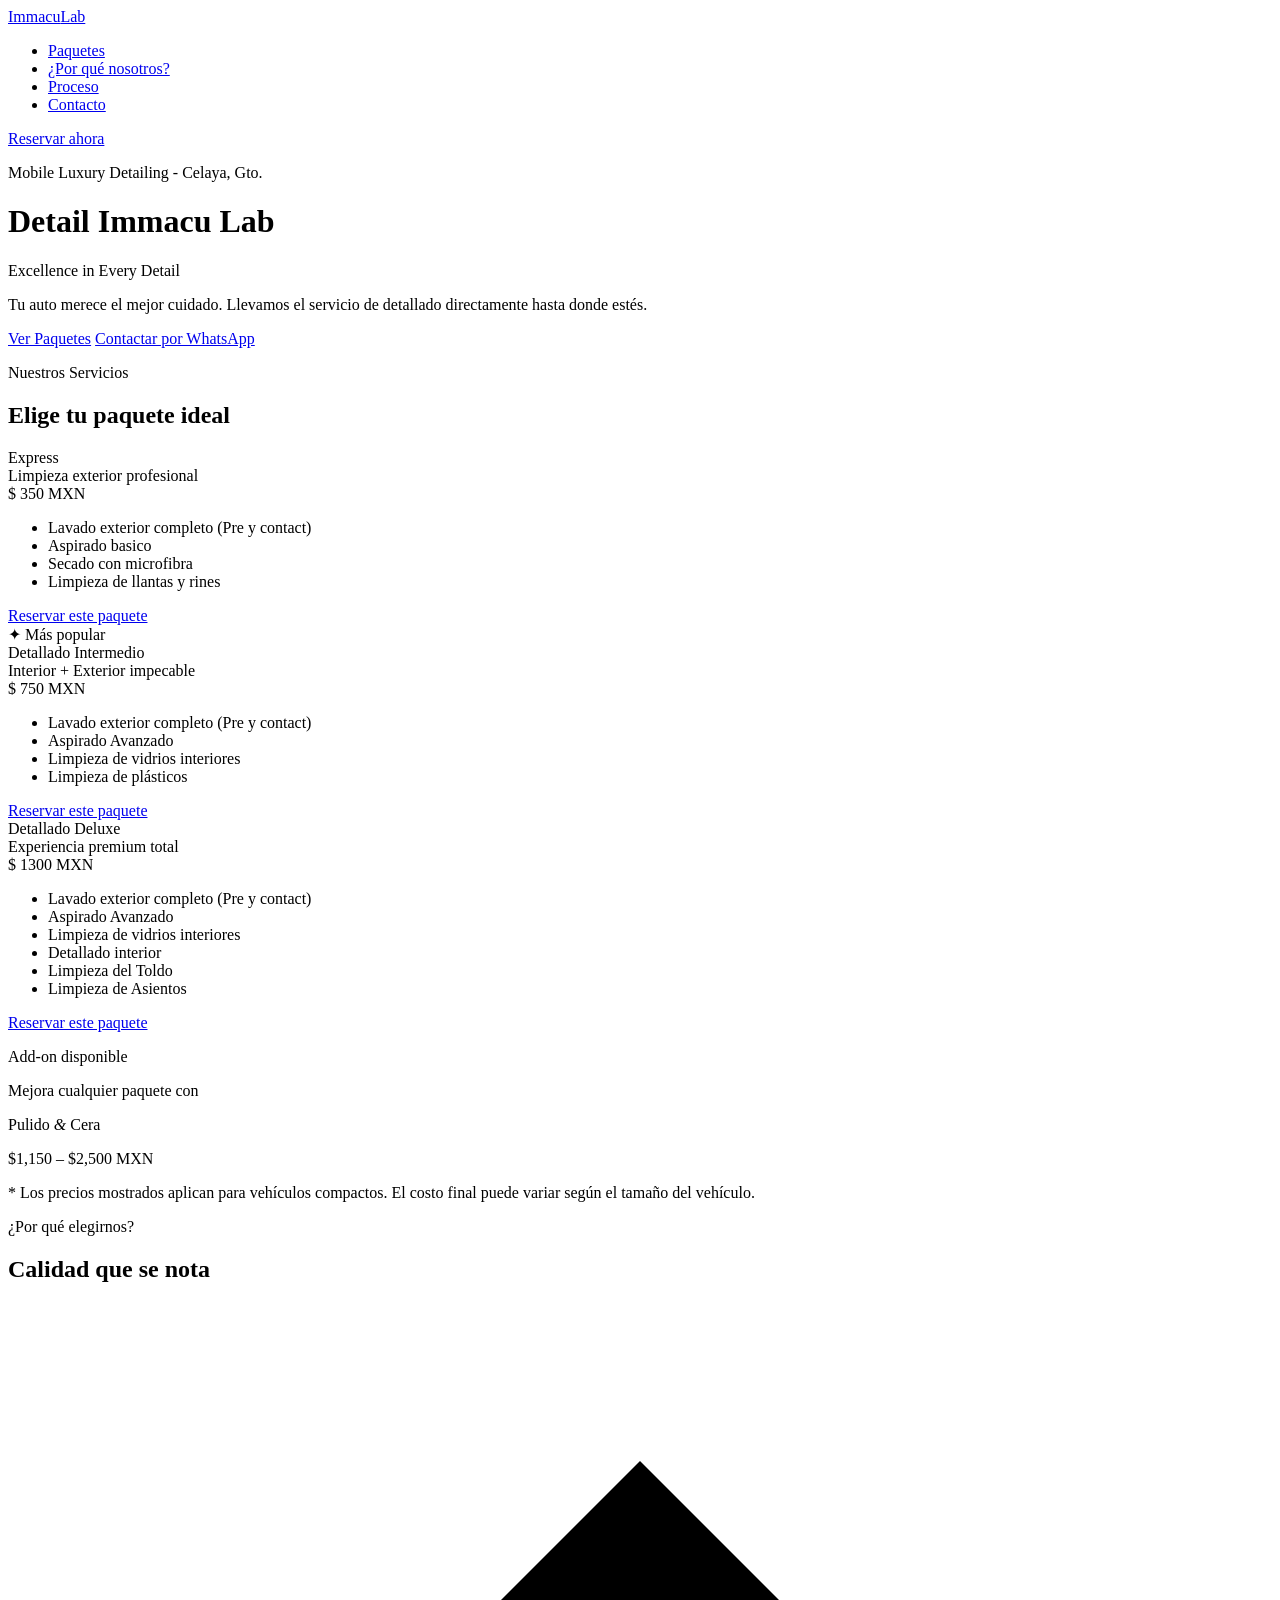
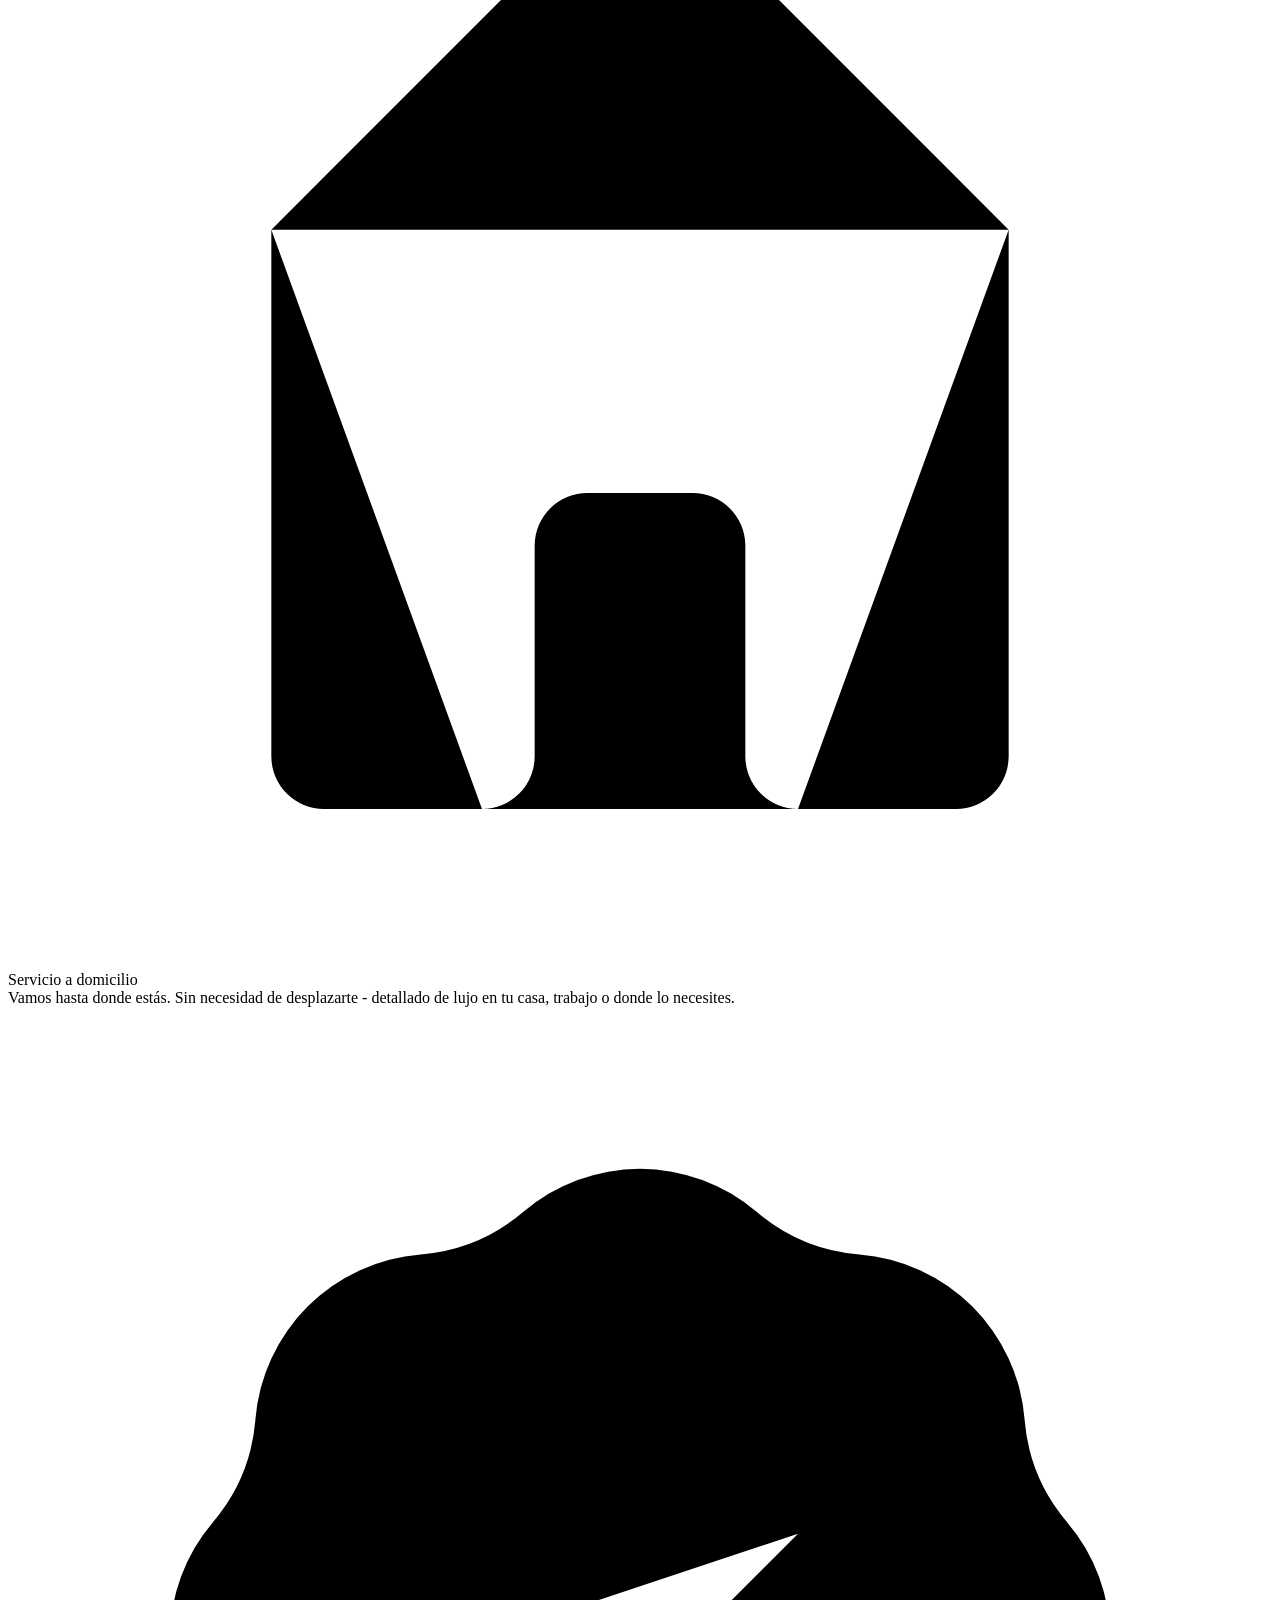
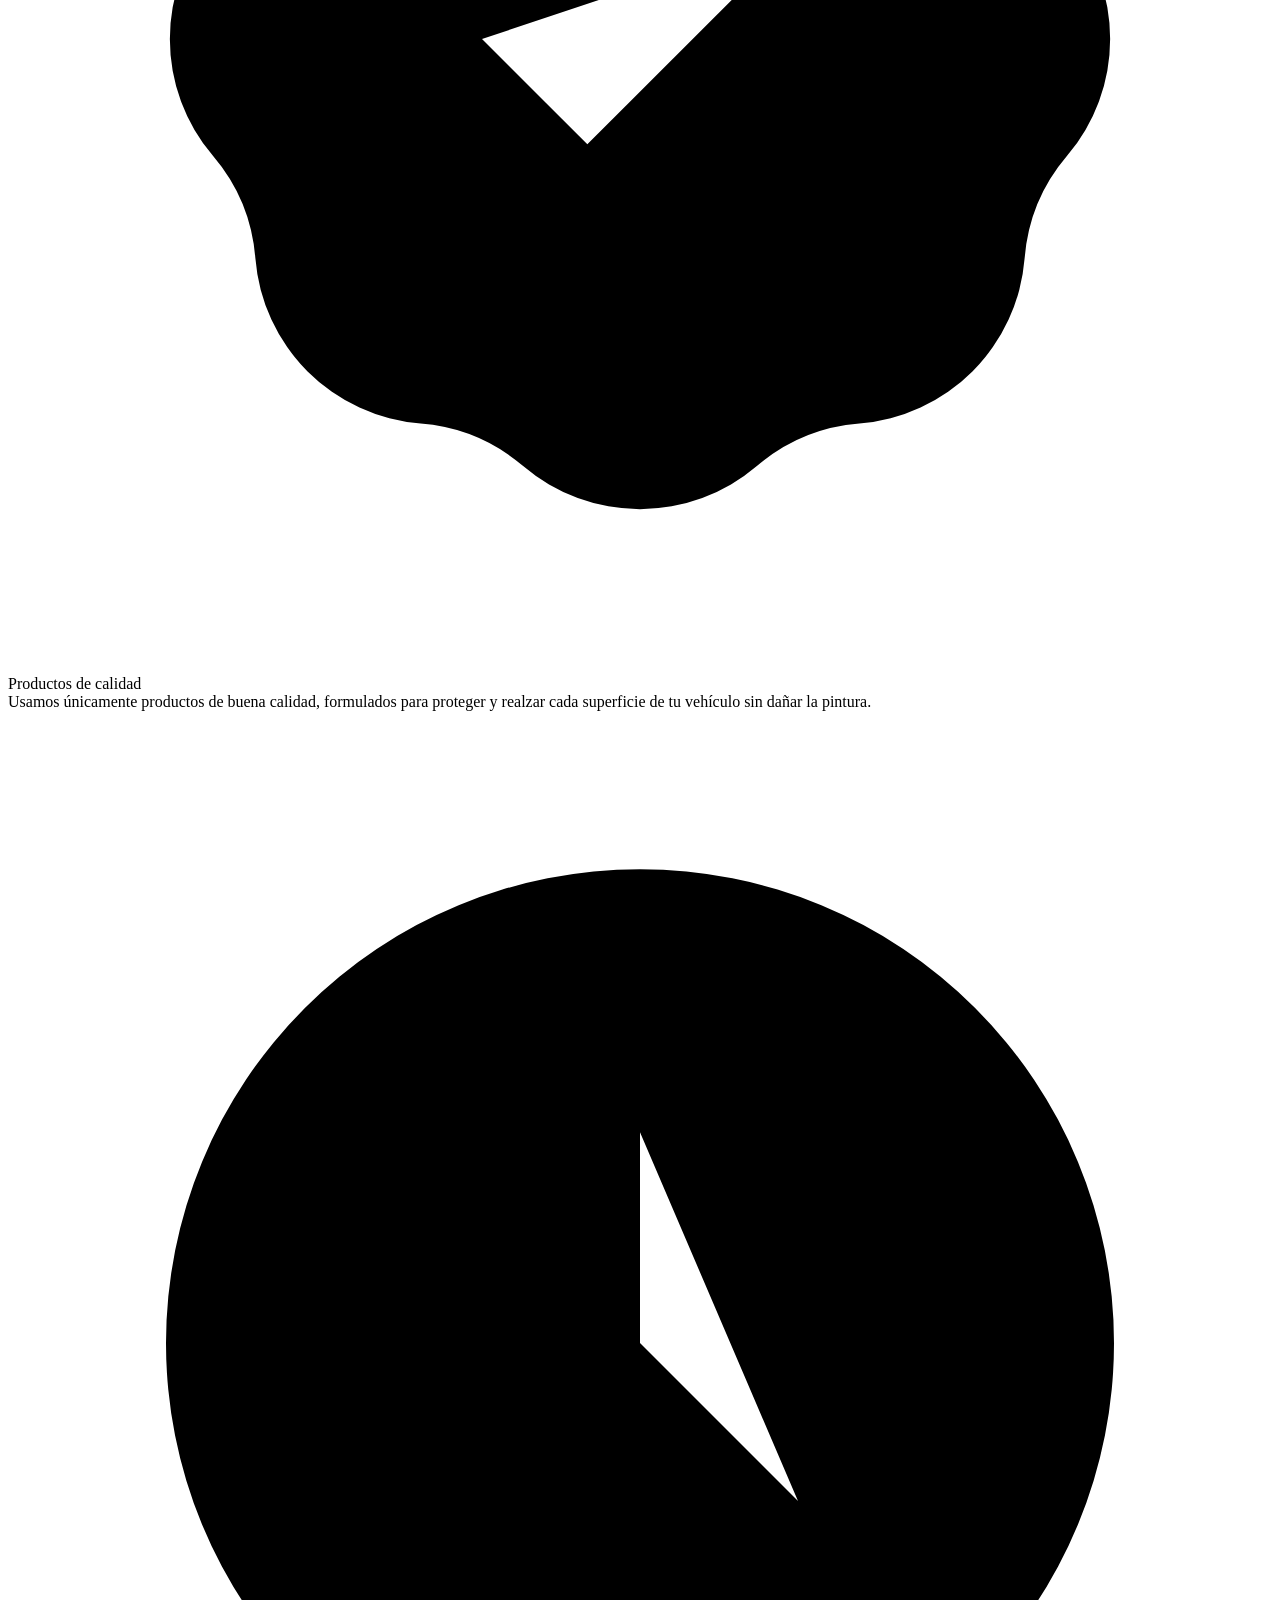
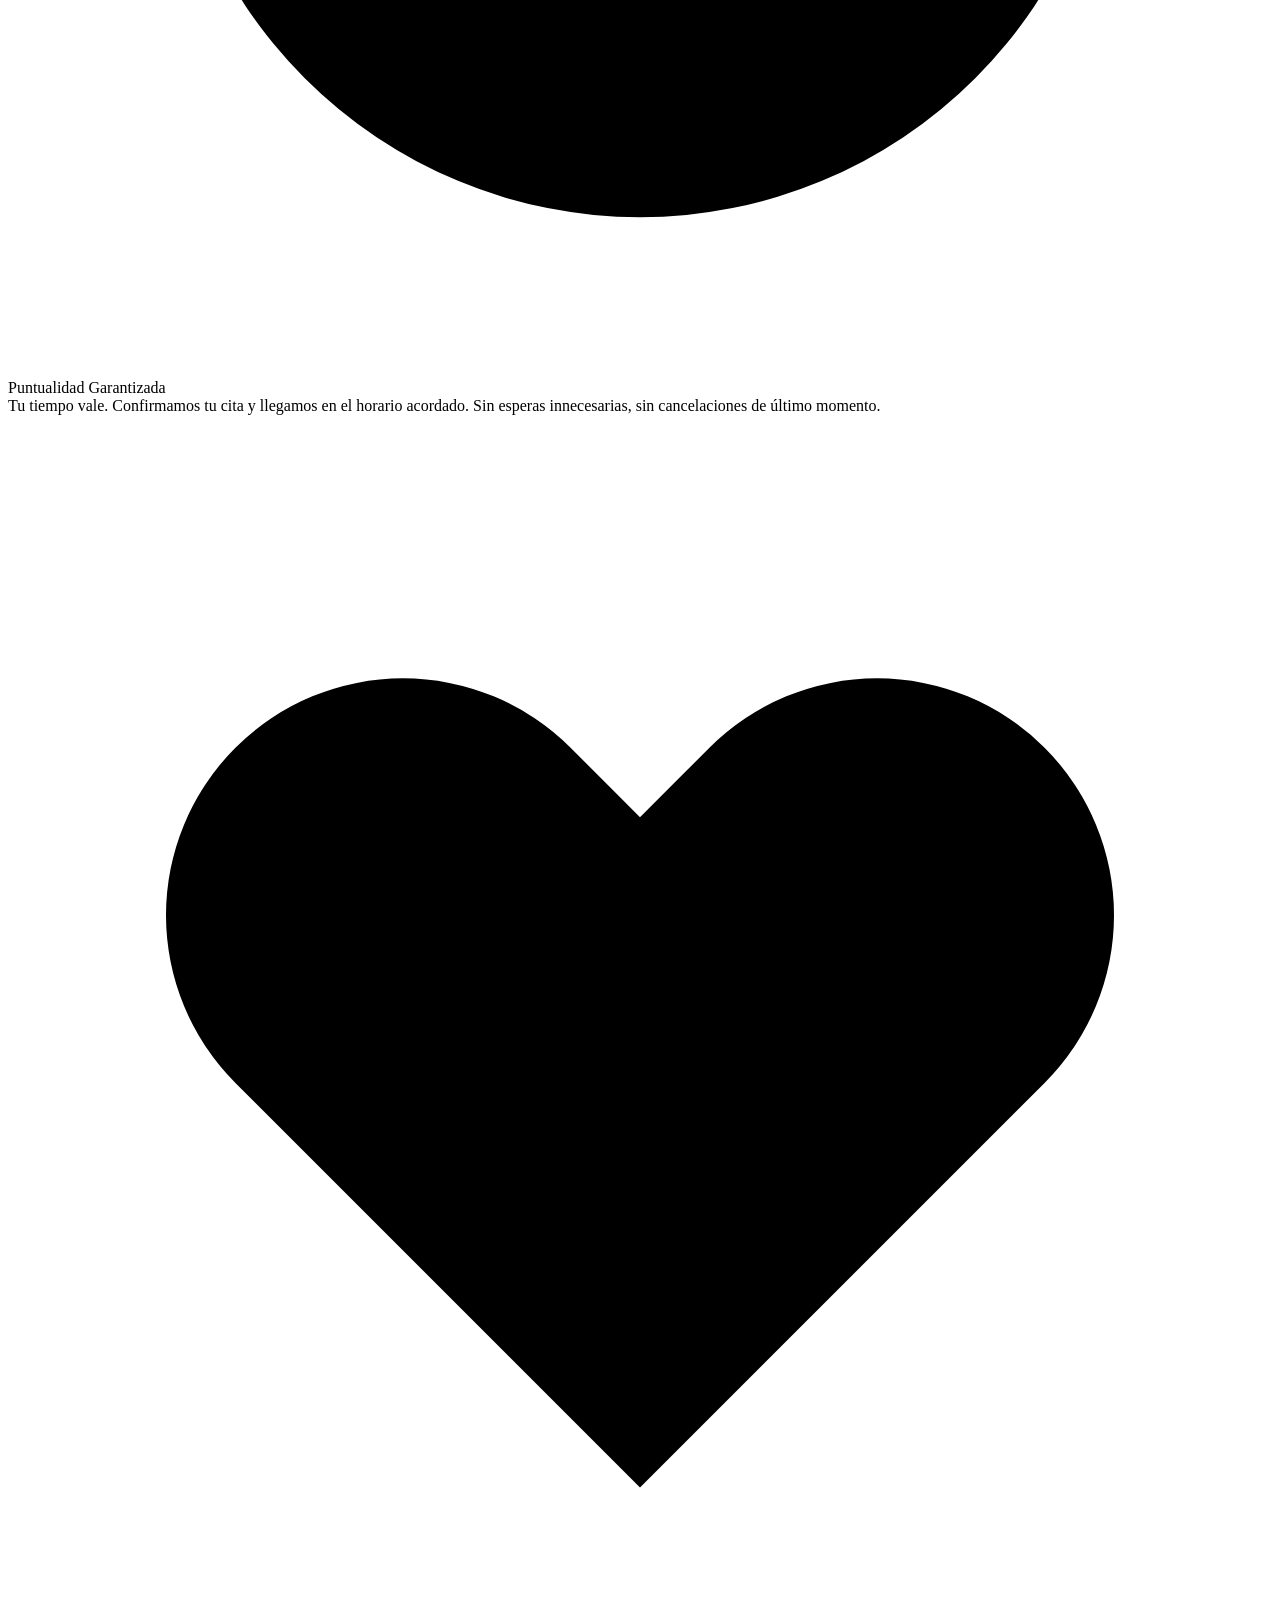
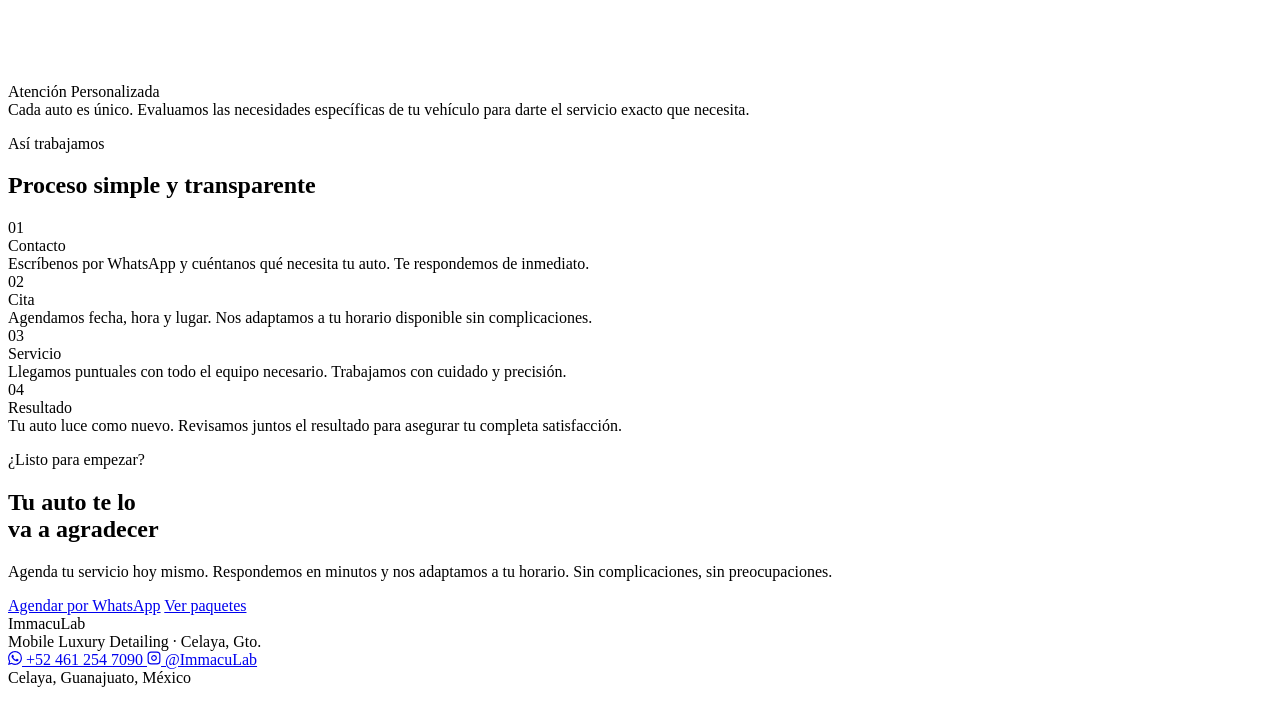
==== index.html @ 601cfc3e "index.html" ====
<!DOCTYPE html>
<html lang="es">
<head>
<meta charset="UTF-8">
<meta name="viewport" content="width=device-width, initial-scale=1.0">
<title>ImmacuLab - Mobile Luxury Detailing</title>
<link rel="preconnect" href="https://fonts.googleapis.com">
<link href="https://fonts.googleapis.com/css2?family=Cormorant+Garamond:wght@300;400;600;700&family=Montserrat:wght@300;400;500;600;700&display=swap" rel="stylesheet">
<link rel="stylesheet" href="Estilos.css">
</head>
<body>

<!-- NAV -->
<nav>
  <a href="#" class="nav-logo">Immacu<span>Lab</span></a>
  <ul class="nav-links">
    <li><a href="#paquetes">Paquetes</a></li>
    <li><a href="#nosotros">¿Por qué nosotros?</a></li>
    <li><a href="#proceso">Proceso</a></li>
    <li><a href="#contacto">Contacto</a></li>
  </ul>
  <a href="https://wa.me/524612547090" class="nav-cta">Reservar ahora</a>
</nav>

<!-- HERO -->
<div class="hero">
  <div class="hero-bg"></div>
  <div class="hero-lines"></div>
  <div class="hero-content">
    <p class="hero-label">Mobile Luxury Detailing - Celaya, Gto.</p>
    <h1 class="hero-title">
      Detail
      <span>Immacu Lab</span>
    </h1>
    <p class="hero-subtitle">Excellence in Every Detail</p>
    <p class="hero-desc">
      Tu auto merece el mejor cuidado. Llevamos el servicio de detallado directamente hasta donde estés.
    </p>
    <div class="hero-buttons">
      <a href="#paquetes" class="btn-primary">Ver Paquetes</a>
      <a href="https://wa.me/524612547090" class="btn-secondary">Contactar por WhatsApp</a>
    </div>
  </div>
  <div class="scroll-hint">
    <div class="scroll-line"></div>
  </div>
</div>

<!-- PACKAGES -->
<div id="paquetes">
  <div class="inner">
    <div class="section-header">
      <p class="section-tag">Nuestros Servicios</p>
      <h2 class="section-title">Elige tu <strong>paquete ideal</strong></h2>
      <div class="section-divider"></div>
    </div>
    <div class="packages-grid">

      <!-- Básico -->
      <div class="package-card">
        <div class="package-name">Express</div>
        <div class="package-tagline">Limpieza exterior profesional</div>
        <div class="package-price">
          <span class="price-currency">$</span>
          <span class="price-amount">350</span>
          <span class="price-unit">MXN</span>
        </div>
        <div class="package-divider"></div>
        <ul class="package-features">
          <li><span class="feature-dot"></span>Lavado exterior completo (Pre y contact)</li>
          <li><span class="feature-dot"></span>Aspirado basico</li>
          <li><span class="feature-dot"></span>Secado con microfibra</li>
          <li><span class="feature-dot"></span>Limpieza de llantas y rines</li>
        </ul>
        <a href="https://wa.me/524612547090?text=Hola,%20quiero%20el%20Paquete%20Express" class="package-cta">Reservar este paquete</a>
      </div>

      <!-- Completo -->
      <div class="package-card featured">
        <div class="package-badge">✦ Más popular</div>
        <div class="package-name">Detallado Intermedio</div>
        <div class="package-tagline">Interior + Exterior impecable</div>
        <div class="package-price">
          <span class="price-currency">$</span>
          <span class="price-amount">750</span>
          <span class="price-unit">MXN</span>
        </div>
        <div class="package-divider"></div>
        <ul class="package-features">
          <li><span class="feature-dot"></span>Lavado exterior completo (Pre y contact)</li>
          <li><span class="feature-dot"></span>Aspirado Avanzado</li>
          <li><span class="feature-dot"></span>Limpieza de vidrios interiores</li>
          <li><span class="feature-dot"></span>Limpieza de plásticos</li>
        </ul>
        <a href="https://wa.me/524612547090?text=Hola,%20quiero%20el%20Paquete%20Detallado%20Intermedio" class="package-cta">Reservar este paquete</a>
      </div>

      <!-- Detallado Completo -->
      <div class="package-card">
        <div class="package-name">Detallado Deluxe</div>
        <div class="package-tagline">Experiencia premium total</div>
        <div class="package-price">
          <span class="price-currency">$</span>
          <span class="price-amount">1300</span>
          <span class="price-unit">MXN</span>
        </div>
        <div class="package-divider"></div>
        <ul class="package-features">
          <li><span class="feature-dot"></span>Lavado exterior completo (Pre y contact)</li>
          <li><span class="feature-dot"></span>Aspirado Avanzado</li>
          <li><span class="feature-dot"></span>Limpieza de vidrios interiores</li>
          <li><span class="feature-dot"></span>Detallado interior</li>
          <li><span class="feature-dot"></span>Limpieza del Toldo</li>
          <li><span class="feature-dot"></span>Limpieza de Asientos</li>
        </ul>
        <a href="https://wa.me/524612547090?text=Hola,%20quiero%20el%20Paquete%20Detallado%20Deluxe" class="package-cta">Reservar este paquete</a>
      </div>

            <!-- Extra encerado y pulido -->
      <div class="packages-extra-note">
  <div class="extra-inner">
    <div class="extra-lines">
      <span></span><span></span>
    </div>
    <div class="extra-content">
      <p class="extra-tag">Add-on disponible</p>
      <p class="extra-text">Mejora cualquier paquete con</p>
      <p class="extra-highlight">Pulido <em>&</em> Cera</p>
      <p class="extra-price">$1,150 – $2,500 <span>MXN</span></p>
    </div>
    <p class="packages-disclaimer">
  * Los precios mostrados aplican para vehículos compactos. El costo final puede variar según el tamaño del vehículo.
</p>
    <div class="extra-lines">
      <span></span><span></span>
    </div>
  </div>
</div>

    </div>
  </div>
</div>

<!-- WHY US -->
<section id="nosotros">
  <div class="section-header">
    <p class="section-tag">¿Por qué elegirnos?</p>
    <h2 class="section-title">Calidad que <strong>se nota</strong></h2>
    <div class="section-divider"></div>
  </div>
  <div class="features-grid">
    <div class="feature-item">
      <div class="feature-icon">
        <svg viewBox="0 0 24 24"><path d="M3 12l2-2m0 0l7-7 7 7M5 10v10a1 1 0 001 1h3m10-11l2 2m-2-2v10a1 1 0 01-1 1h-3m-6 0a1 1 0 001-1v-4a1 1 0 011-1h2a1 1 0 011 1v4a1 1 0 001 1m-6 0h6"/></svg>
      </div>
      <div class="feature-title">Servicio a domicilio</div>
      <div class="feature-desc">Vamos hasta donde estás. Sin necesidad de desplazarte - detallado de lujo en tu casa, trabajo o donde lo necesites.</div>
    </div>
    <div class="feature-item">
      <div class="feature-icon">
        <svg viewBox="0 0 24 24"><path d="M9 12l2 2 4-4M7.835 4.697a3.42 3.42 0 001.946-.806 3.42 3.42 0 014.438 0 3.42 3.42 0 001.946.806 3.42 3.42 0 013.138 3.138 3.42 3.42 0 00.806 1.946 3.42 3.42 0 010 4.438 3.42 3.42 0 00-.806 1.946 3.42 3.42 0 01-3.138 3.138 3.42 3.42 0 00-1.946.806 3.42 3.42 0 01-4.438 0 3.42 3.42 0 00-1.946-.806 3.42 3.42 0 01-3.138-3.138 3.42 3.42 0 00-.806-1.946 3.42 3.42 0 010-4.438 3.42 3.42 0 00.806-1.946 3.42 3.42 0 013.138-3.138z"/></svg>
      </div>
      <div class="feature-title">Productos de calidad</div>
      <div class="feature-desc">Usamos únicamente productos de buena calidad, formulados para proteger y realzar cada superficie de tu vehículo sin dañar la pintura.</div>
    </div>
    <div class="feature-item">
      <div class="feature-icon">
        <svg viewBox="0 0 24 24"><path d="M12 8v4l3 3m6-3a9 9 0 11-18 0 9 9 0 0118 0z"/></svg>
      </div>
      <div class="feature-title">Puntualidad Garantizada</div>
      <div class="feature-desc">Tu tiempo vale. Confirmamos tu cita y llegamos en el horario acordado. Sin esperas innecesarias, sin cancelaciones de último momento.</div>
    </div>
    <div class="feature-item">
      <div class="feature-icon">
        <svg viewBox="0 0 24 24"><path d="M4.318 6.318a4.5 4.5 0 000 6.364L12 20.364l7.682-7.682a4.5 4.5 0 00-6.364-6.364L12 7.636l-1.318-1.318a4.5 4.5 0 00-6.364 0z"/></svg>
      </div>
      <div class="feature-title">Atención Personalizada</div>
      <div class="feature-desc">Cada auto es único. Evaluamos las necesidades específicas de tu vehículo para darte el servicio exacto que necesita.</div>
    </div>
  </div>
</section>

<!-- PROCESS -->
<div id="proceso">
  <div class="inner">
    <div class="section-header">
      <p class="section-tag">Así trabajamos</p>
      <h2 class="section-title">Proceso <strong>simple y transparente</strong></h2>
      <div class="section-divider"></div>
    </div>
    <div class="process-steps">
      <div class="step">
        <div class="step-number"><span>01</span></div>
        <div class="step-title">Contacto</div>
        <div class="step-desc">Escríbenos por WhatsApp y cuéntanos qué necesita tu auto. Te respondemos de inmediato.</div>
      </div>
      <div class="step">
        <div class="step-number"><span>02</span></div>
        <div class="step-title">Cita</div>
        <div class="step-desc">Agendamos fecha, hora y lugar. Nos adaptamos a tu horario disponible sin complicaciones.</div>
      </div>
      <div class="step">
        <div class="step-number"><span>03</span></div>
        <div class="step-title">Servicio</div>
        <div class="step-desc">Llegamos puntuales con todo el equipo necesario. Trabajamos con cuidado y precisión.</div>
      </div>
      <div class="step">
        <div class="step-number"><span>04</span></div>
        <div class="step-title">Resultado</div>
        <div class="step-desc">Tu auto luce como nuevo. Revisamos juntos el resultado para asegurar tu completa satisfacción.</div>
      </div>
    </div>
  </div>
</div>

<!-- CTA -->
<div class="cta-section" id="contacto">
  <div class="inner">
    <p class="section-tag">¿Listo para empezar?</p>
    <h2 class="cta-title">Tu auto te lo<br><strong>va a agradecer</strong></h2>
    <p class="cta-desc">Agenda tu servicio hoy mismo. Respondemos en minutos y nos adaptamos a tu horario. Sin complicaciones, sin preocupaciones.</p>
    <div class="hero-buttons">
      <a href="https://wa.me/524612547090?text=Hola,%20quiero%20agendar%20un%20servicio%20de%20ImmaculaLab" class="btn-primary">Agendar por WhatsApp</a>
      <a href="#paquetes" class="btn-secondary">Ver paquetes</a>
    </div>
  </div>
</div>

<!-- FOOTER -->
<footer>
  <div class="footer-inner">
    <div>
      <div class="footer-brand">Immacu<span>Lab</span></div>
      <div class="footer-tagline">Mobile Luxury Detailing · Celaya, Gto.</div>
    </div>
    <div class="footer-links">
      <a href="https://wa.me/524612547090">
        <svg width="14" height="14" viewBox="0 0 24 24" fill="currentColor"><path d="M17.472 14.382c-.297-.149-1.758-.867-2.03-.967-.273-.099-.471-.148-.67.15-.197.297-.767.966-.94 1.164-.173.199-.347.223-.644.075-.297-.15-1.255-.463-2.39-1.475-.883-.788-1.48-1.761-1.653-2.059-.173-.297-.018-.458.13-.606.134-.133.298-.347.446-.52.149-.174.198-.298.298-.497.099-.198.05-.371-.025-.52-.075-.149-.669-1.612-.916-2.207-.242-.579-.487-.5-.669-.51-.173-.008-.371-.01-.57-.01-.198 0-.52.074-.792.372-.272.297-1.04 1.016-1.04 2.479 0 1.462 1.065 2.875 1.213 3.074.149.198 2.096 3.2 5.077 4.487.709.306 1.262.489 1.694.625.712.227 1.36.195 1.871.118.571-.085 1.758-.719 2.006-1.413.248-.694.248-1.289.173-1.413-.074-.124-.272-.198-.57-.347m-5.421 7.403h-.004a9.87 9.87 0 01-5.031-1.378l-.361-.214-3.741.982.998-3.648-.235-.374a9.86 9.86 0 01-1.51-5.26c.001-5.45 4.436-9.884 9.888-9.884 2.64 0 5.122 1.03 6.988 2.898a9.825 9.825 0 012.893 6.994c-.003 5.45-4.437 9.884-9.885 9.884m8.413-18.297A11.815 11.815 0 0012.05 0C5.495 0 .16 5.335.157 11.892c0 2.096.547 4.142 1.588 5.945L.057 24l6.305-1.654a11.882 11.882 0 005.683 1.448h.005c6.554 0 11.89-5.335 11.893-11.893a11.821 11.821 0 00-3.48-8.413Z"/></svg>
        +52 461 254 7090
      </a>
      <a href="https://instagram.com/ayzkleo">
        <svg width="14" height="14" viewBox="0 0 24 24" fill="none" stroke="currentColor" stroke-width="2"><rect x="2" y="2" width="20" height="20" rx="5" ry="5"/><path d="M16 11.37A4 4 0 1112.63 8 4 4 0 0116 11.37z"/><line x1="17.5" y1="6.5" x2="17.51" y2="6.5"/></svg>
        @ImmacuLab
      </a>
    </div>
  </div>
  <div class="footer-bottom">
    <div class="footer-copy">Celaya, Guanajuato, México</div>
  </div>
</footer>

<!-- WHATSAPP FLOAT -->
<a href="https://wa.me/524612547090?text=Hola,%20quiero%20información%20sobre%20ImmaculaLab" class="whatsapp-float" target="_blank" rel="noopener">
  <svg width="28" height="28" viewBox="0 0 24 24" fill="white"><path d="M17.472 14.382c-.297-.149-1.758-.867-2.03-.967-.273-.099-.471-.148-.67.15-.197.297-.767.966-.94 1.164-.173.199-.347.223-.644.075-.297-.15-1.255-.463-2.39-1.475-.883-.788-1.48-1.761-1.653-2.059-.173-.297-.018-.458.13-.606.134-.133.298-.347.446-.52.149-.174.198-.298.298-.497.099-.198.05-.371-.025-.52-.075-.149-.669-1.612-.916-2.207-.242-.579-.487-.5-.669-.51-.173-.008-.371-.01-.57-.01-.198 0-.52.074-.792.372-.272.297-1.04 1.016-1.04 2.479 0 1.462 1.065 2.875 1.213 3.074.149.198 2.096 3.2 5.077 4.487.709.306 1.262.489 1.694.625.712.227 1.36.195 1.871.118.571-.085 1.758-.719 2.006-1.413.248-.694.248-1.289.173-1.413-.074-.124-.272-.198-.57-.347m-5.421 7.403h-.004a9.87 9.87 0 01-5.031-1.378l-.361-.214-3.741.982.998-3.648-.235-.374a9.86 9.86 0 01-1.51-5.26c.001-5.45 4.436-9.884 9.888-9.884 2.64 0 5.122 1.03 6.988 2.898a9.825 9.825 0 012.893 6.994c-.003 5.45-4.437 9.884-9.885 9.884m8.413-18.297A11.815 11.815 0 0012.05 0C5.495 0 .16 5.335.157 11.892c0 2.096.547 4.142 1.588 5.945L.057 24l6.305-1.654a11.882 11.882 0 005.683 1.448h.005c6.554 0 11.89-5.335 11.893-11.893a11.821 11.821 0 00-3.48-8.413Z"/></svg>
</a>

<script src="Script.js"></script>
</body>
</html>
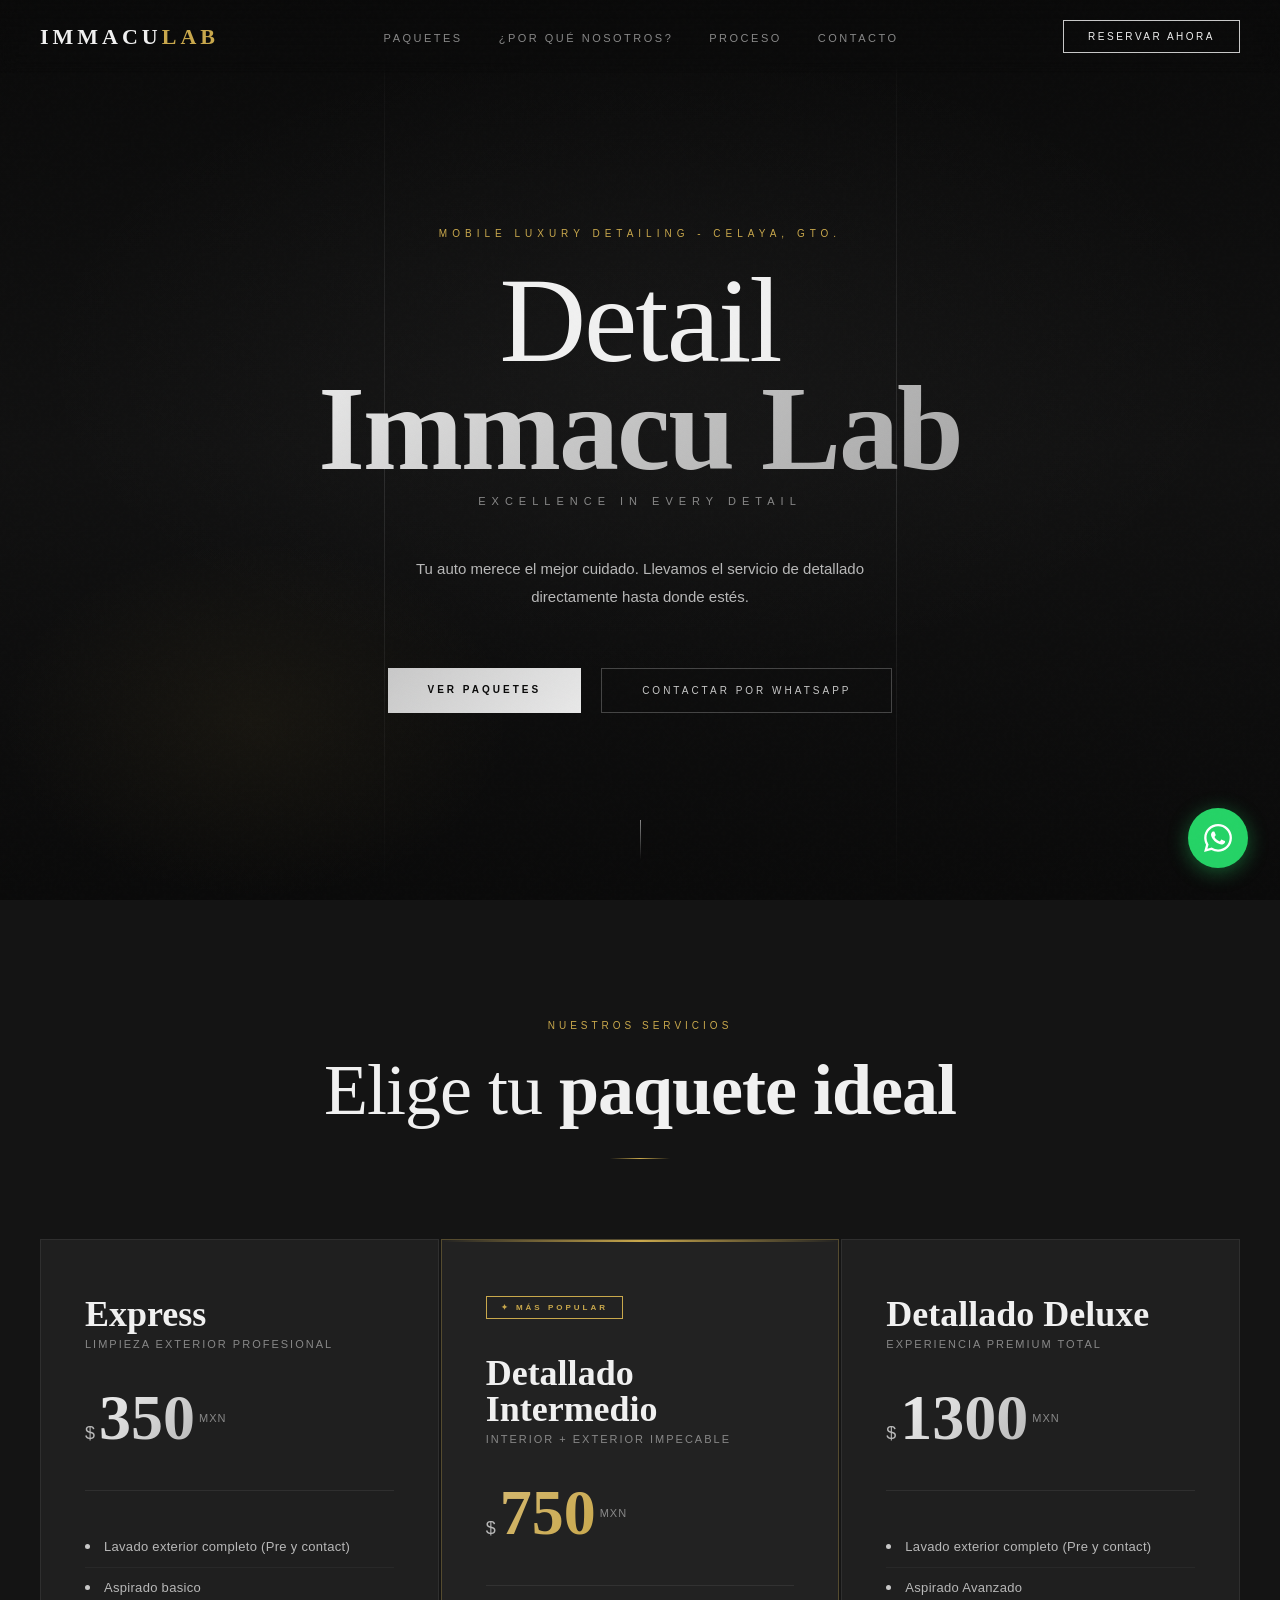
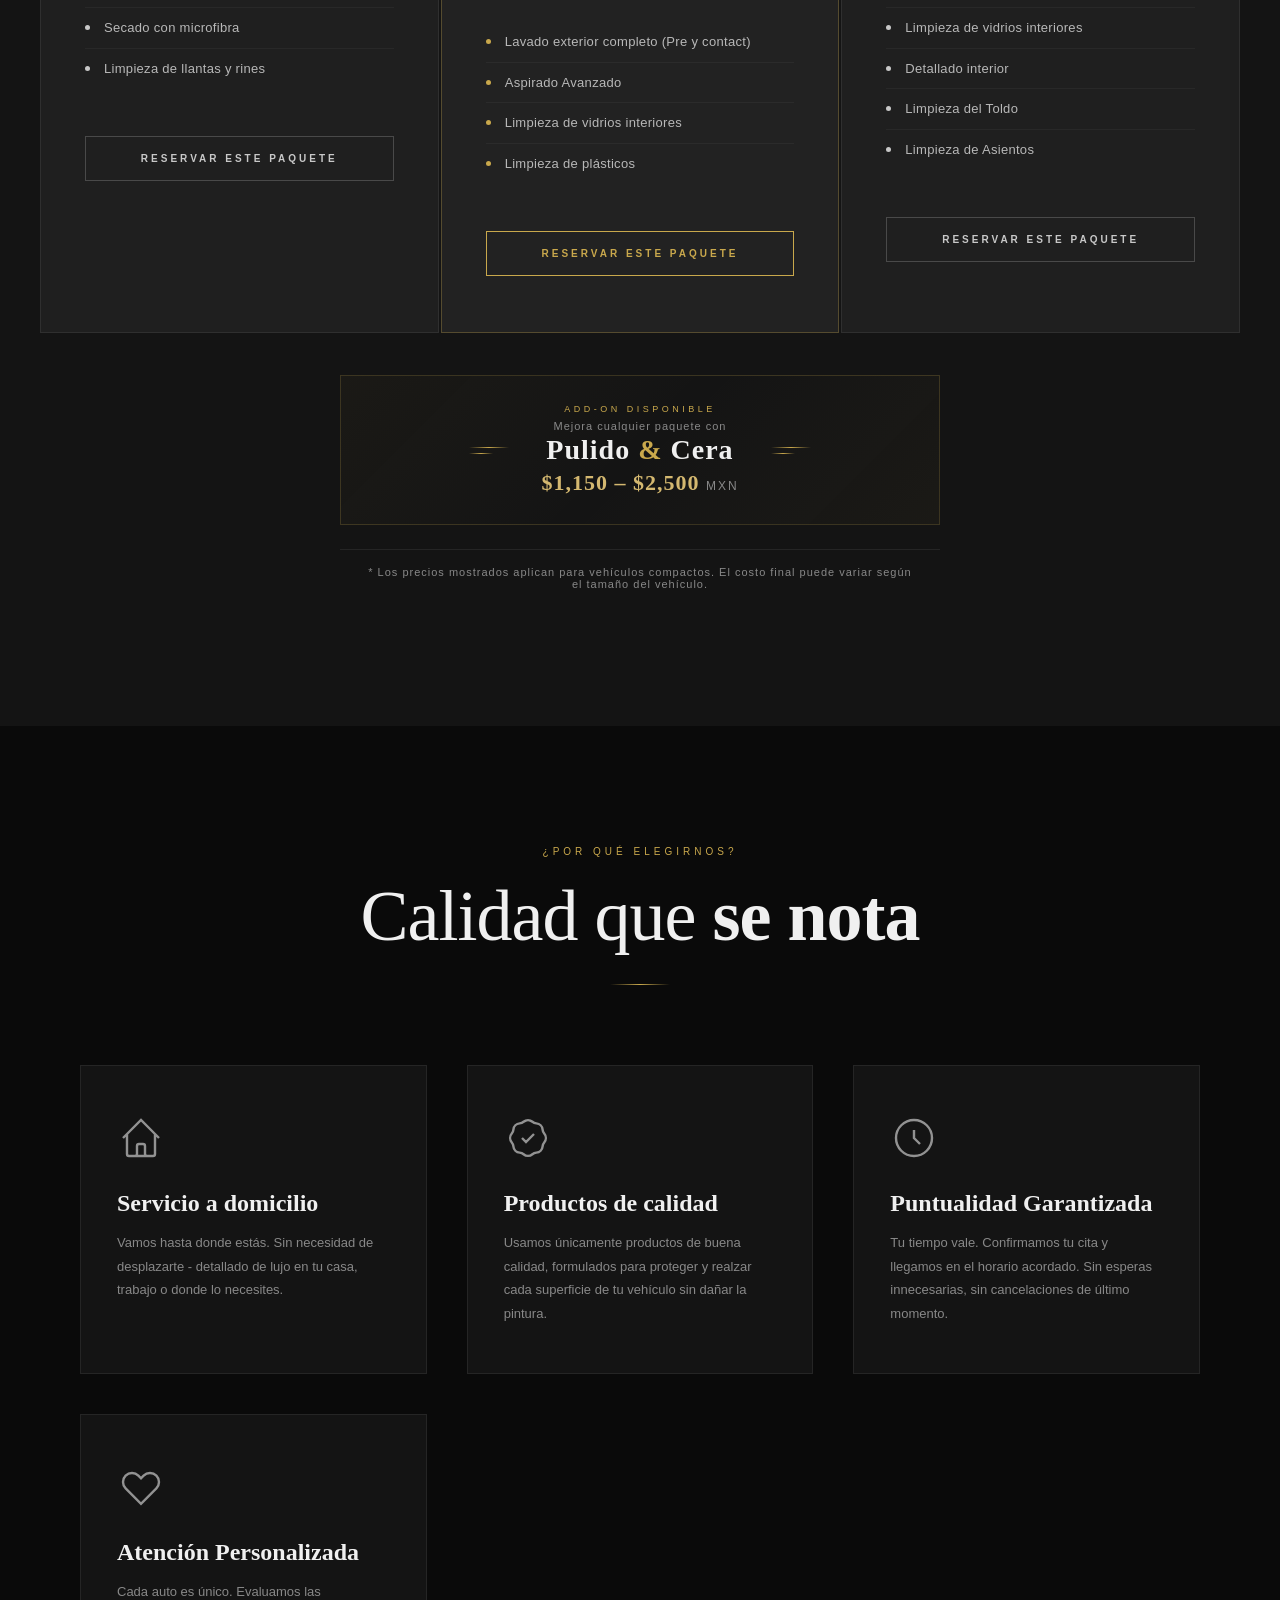
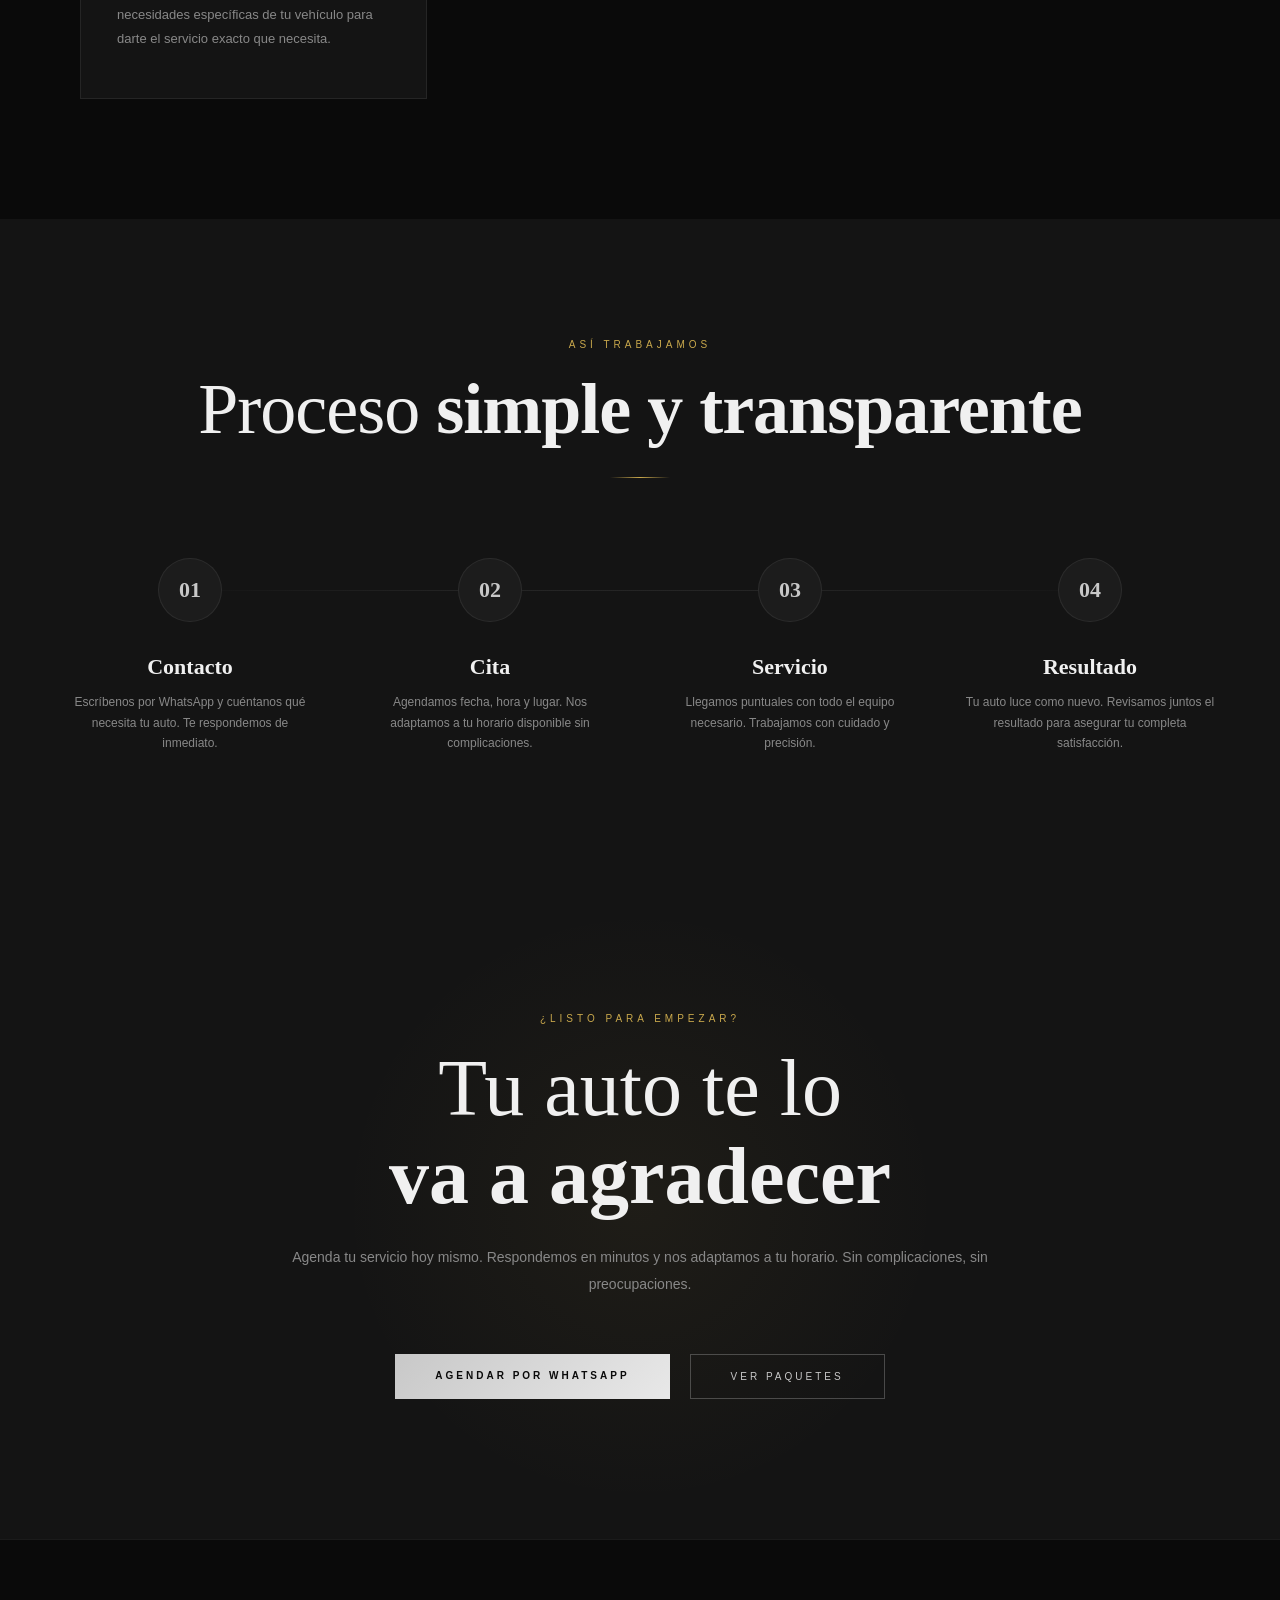
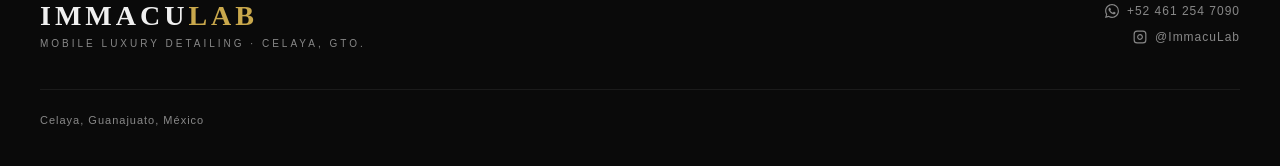
==== commit 4ec5fe06: "Update index.html" ====
--- a/index.html
+++ b/index.html
@@ -116,26 +116,27 @@
         <a href="https://wa.me/524612547090?text=Hola,%20quiero%20el%20Paquete%20Detallado%20Deluxe" class="package-cta">Reservar este paquete</a>
       </div>
 
-            <!-- Extra encerado y pulido -->
+      <!-- Extra encerado y pulido -->
       <div class="packages-extra-note">
-  <div class="extra-inner">
-    <div class="extra-lines">
-      <span></span><span></span>
-    </div>
-    <div class="extra-content">
-      <p class="extra-tag">Add-on disponible</p>
-      <p class="extra-text">Mejora cualquier paquete con</p>
-      <p class="extra-highlight">Pulido <em>&</em> Cera</p>
-      <p class="extra-price">$1,150 – $2,500 <span>MXN</span></p>
-    </div>
-    <p class="packages-disclaimer">
-  * Los precios mostrados aplican para vehículos compactos. El costo final puede variar según el tamaño del vehículo.
-</p>
-    <div class="extra-lines">
-      <span></span><span></span>
-    </div>
-  </div>
-</div>
+        <div class="extra-inner">
+          <div class="extra-lines">
+            <span></span><span></span>
+          </div>
+          <div class="extra-content">
+            <p class="extra-tag">Add-on disponible</p>
+            <p class="extra-text">Mejora cualquier paquete con</p>
+            <p class="extra-highlight">Pulido <em>&</em> Cera</p>
+            <p class="extra-price">$1,150 – $2,500 <span>MXN</span></p>
+          </div>
+          <div class="extra-lines">
+            <span></span><span></span>
+          </div>
+        </div>
+        <!-- DISCLAIMER movido fuera del extra-inner -->
+        <p class="packages-disclaimer">
+          * Los precios mostrados aplican para vehículos compactos. El costo final puede variar según el tamaño del vehículo.
+        </p>
+      </div>
 
     </div>
   </div>
--- a/Estilos.css
+++ b/Estilos.css
@@ -0,0 +1,1199 @@
+:root {
+    --black: #0a0a0a;
+    --charcoal: #141414;
+    --dark: #1c1c1c;
+    --card: #1f1f1f;
+    --border: rgba(255,255,255,0.07);
+    --silver: #c8c8c8;
+    --silver-light: #e8e8e8;
+    --silver-bright: #f0f0f0;
+    --accent: #b8b8b8;
+    --gold: #c9a84c;
+    --gold-soft: #d4b870;
+    --text: #e0e0e0;
+    --text-dim: #888;
+    --white: #ffffff;
+  }
+
+  * { margin: 0; padding: 0; box-sizing: border-box; }
+
+  html { scroll-behavior: smooth; }
+
+  body {
+    background: var(--black);
+    color: var(--text);
+    font-family: 'Montserrat', sans-serif;
+    overflow-x: hidden;
+  }
+
+  /* NOISE TEXTURE OVERLAY */
+  body::before {
+    content: '';
+    position: fixed;
+    inset: 0;
+    background-image: url("data:image/svg+xml,%3Csvg viewBox='0 0 256 256' xmlns='http://www.w3.org/2000/svg'%3E%3Cfilter id='n'%3E%3CfeTurbulence type='fractalNoise' baseFrequency='0.9' numOctaves='4' stitchTiles='stitch'/%3E%3C/filter%3E%3Crect width='100%25' height='100%25' filter='url(%23n)' opacity='0.04'/%3E%3C/svg%3E");
+    pointer-events: none;
+    z-index: 9999;
+    opacity: 0.35;
+  }
+
+  /* NAV */
+  nav {
+    position: fixed;
+    top: 0; left: 0; right: 0;
+    z-index: 100;
+    padding: 20px 40px;
+    display: flex;
+    justify-content: space-between;
+    align-items: center;
+    background: linear-gradient(to bottom, rgba(10,10,10,0.95), transparent);
+    backdrop-filter: blur(10px);
+    -webkit-backdrop-filter: blur(10px);
+  }
+
+  .nav-logo {
+    font-family: 'Cormorant Garamond', serif;
+    font-size: 22px;
+    font-weight: 700;
+    letter-spacing: 4px;
+    color: var(--silver-bright);
+    text-transform: uppercase;
+    text-decoration: none;
+    flex-shrink: 0;
+  }
+
+  .nav-logo span {
+    color: var(--gold);
+  }
+
+  .nav-links {
+    display: flex;
+    gap: 36px;
+    list-style: none;
+  }
+
+  .nav-links a {
+    color: var(--text-dim);
+    text-decoration: none;
+    font-size: 11px;
+    letter-spacing: 2.5px;
+    text-transform: uppercase;
+    transition: color 0.3s;
+    font-weight: 500;
+  }
+
+  .nav-links a:hover { color: var(--silver-bright); }
+
+  .nav-cta {
+    background: transparent;
+    border: 1px solid var(--silver);
+    color: var(--silver-bright);
+    padding: 10px 24px;
+    font-family: 'Montserrat', sans-serif;
+    font-size: 10px;
+    letter-spacing: 2.5px;
+    text-transform: uppercase;
+    cursor: pointer;
+    transition: all 0.3s;
+    text-decoration: none;
+    white-space: nowrap;
+    flex-shrink: 0;
+  }
+
+  .nav-cta:hover {
+    background: var(--silver-bright);
+    color: var(--black);
+  }
+
+  /* HERO */
+  .hero {
+    min-height: 100vh;
+    display: flex;
+    align-items: center;
+    justify-content: center;
+    position: relative;
+    overflow: hidden;
+    padding: 120px 40px 80px;
+  }
+
+  .hero-bg {
+    position: absolute;
+    inset: 0;
+    background: 
+      radial-gradient(ellipse 80% 60% at 50% 40%, rgba(200,200,200,0.04) 0%, transparent 60%),
+      radial-gradient(ellipse 40% 40% at 20% 80%, rgba(201,168,76,0.06) 0%, transparent 50%),
+      linear-gradient(180deg, #0a0a0a 0%, #111 50%, #0a0a0a 100%);
+  }
+
+  /* Animated shine lines */
+  .hero-lines {
+    position: absolute;
+    inset: 0;
+    overflow: hidden;
+    pointer-events: none;
+  }
+
+  .hero-lines::before,
+  .hero-lines::after {
+    content: '';
+    position: absolute;
+    width: 1px;
+    height: 100%;
+    background: linear-gradient(to bottom, transparent, rgba(200,200,200,0.15), transparent);
+    animation: scanline 6s ease-in-out infinite;
+  }
+
+  .hero-lines::before { left: 30%; animation-delay: 0s; }
+  .hero-lines::after { left: 70%; animation-delay: 3s; }
+
+  @keyframes scanline {
+    0%, 100% { opacity: 0; transform: translateY(-100%); }
+    50% { opacity: 1; }
+    100% { transform: translateY(100%); }
+  }
+
+  .hero-content {
+    position: relative;
+    text-align: center;
+    max-width: 900px;
+    animation: fadeUp 1.2s ease both;
+  }
+
+  @keyframes fadeUp {
+    from { opacity: 0; transform: translateY(40px); }
+    to { opacity: 1; transform: translateY(0); }
+  }
+
+  .hero-label {
+    font-size: 10px;
+    letter-spacing: 5px;
+    text-transform: uppercase;
+    color: var(--gold);
+    margin-bottom: 28px;
+    font-weight: 500;
+    animation: fadeUp 1s 0.2s both;
+  }
+
+  .hero-title {
+    font-family: 'Cormorant Garamond', serif;
+    font-size: clamp(52px, 12vw, 120px);
+    font-weight: 300;
+    line-height: 0.9;
+    letter-spacing: -2px;
+    color: var(--silver-bright);
+    margin-bottom: 12px;
+    animation: fadeUp 1s 0.4s both;
+  }
+
+  .hero-title span {
+    display: block;
+    font-weight: 700;
+    background: linear-gradient(135deg, #e8e8e8 0%, #c8c8c8 40%, #a8a8a8 100%);
+    -webkit-background-clip: text;
+    -webkit-text-fill-color: transparent;
+    background-clip: text;
+  }
+
+  .hero-subtitle {
+    font-size: 11px;
+    letter-spacing: 6px;
+    text-transform: uppercase;
+    color: var(--text-dim);
+    margin-bottom: 48px;
+    animation: fadeUp 1s 0.6s both;
+  }
+
+  .hero-desc {
+    font-size: 15px;
+    color: var(--accent);
+    line-height: 1.9;
+    max-width: 520px;
+    margin: 0 auto 56px;
+    font-weight: 300;
+    animation: fadeUp 1s 0.8s both;
+  }
+
+  .hero-buttons {
+    display: flex;
+    gap: 20px;
+    justify-content: center;
+    flex-wrap: wrap;
+    animation: fadeUp 1s 1s both;
+  }
+
+  .btn-primary {
+    background: linear-gradient(135deg, #c8c8c8, #e8e8e8);
+    color: var(--black);
+    border: none;
+    padding: 16px 40px;
+    font-family: 'Montserrat', sans-serif;
+    font-size: 10px;
+    letter-spacing: 3px;
+    text-transform: uppercase;
+    font-weight: 700;
+    cursor: pointer;
+    transition: all 0.3s;
+    text-decoration: none;
+    display: inline-block;
+  }
+
+  .btn-primary:hover {
+    transform: translateY(-2px);
+    box-shadow: 0 12px 40px rgba(200,200,200,0.25);
+    background: linear-gradient(135deg, #e8e8e8, #ffffff);
+  }
+
+  .btn-secondary {
+    background: transparent;
+    color: var(--silver);
+    border: 1px solid rgba(200,200,200,0.3);
+    padding: 16px 40px;
+    font-family: 'Montserrat', sans-serif;
+    font-size: 10px;
+    letter-spacing: 3px;
+    text-transform: uppercase;
+    font-weight: 500;
+    cursor: pointer;
+    transition: all 0.3s;
+    text-decoration: none;
+    display: inline-block;
+  }
+
+  .btn-secondary:hover {
+    border-color: var(--silver);
+    color: var(--silver-bright);
+    background: rgba(200,200,200,0.05);
+  }
+
+  /* SCROLL INDICATOR */
+  .scroll-hint {
+    position: absolute;
+    bottom: 40px;
+    left: 50%;
+    transform: translateX(-50%);
+    display: flex;
+    flex-direction: column;
+    align-items: center;
+    gap: 8px;
+    animation: fadeUp 1s 1.4s both;
+  }
+
+  .scroll-hint span {
+    font-size: 9px;
+    letter-spacing: 3px;
+    text-transform: uppercase;
+    color: var(--text-dim);
+  }
+
+  .scroll-line {
+    width: 1px;
+    height: 40px;
+    background: linear-gradient(to bottom, var(--text-dim), transparent);
+    animation: scrollPulse 2s ease-in-out infinite;
+  }
+
+  @keyframes scrollPulse {
+    0%, 100% { opacity: 0.3; transform: scaleY(0.7); }
+    50% { opacity: 1; transform: scaleY(1); }
+  }
+
+  /* STATS BAR */
+  .stats {
+    background: var(--charcoal);
+    border-top: 1px solid var(--border);
+    border-bottom: 1px solid var(--border);
+    padding: 40px;
+    display: flex;
+    justify-content: center;
+    gap: 80px;
+    flex-wrap: wrap;
+  }
+
+  .stat-item {
+    text-align: center;
+    opacity: 0;
+    transform: translateY(20px);
+    transition: all 0.6s;
+  }
+
+  .stat-item.visible {
+    opacity: 1;
+    transform: translateY(0);
+  }
+
+  .stat-number {
+    font-family: 'Cormorant Garamond', serif;
+    font-size: 48px;
+    font-weight: 700;
+    color: var(--silver-bright);
+    line-height: 1;
+    background: linear-gradient(135deg, #e8e8e8, #a8a8a8);
+    -webkit-background-clip: text;
+    -webkit-text-fill-color: transparent;
+    background-clip: text;
+  }
+
+  .stat-label {
+    font-size: 9px;
+    letter-spacing: 3px;
+    text-transform: uppercase;
+    color: var(--text-dim);
+    margin-top: 6px;
+  }
+
+  /* SECTION STYLES */
+  section {
+    padding: 120px 40px;
+    max-width: 1200px;
+    margin: 0 auto;
+  }
+
+  .section-header {
+    text-align: center;
+    margin-bottom: 80px;
+  }
+
+  .section-tag {
+    font-size: 10px;
+    letter-spacing: 4px;
+    text-transform: uppercase;
+    color: var(--gold);
+    margin-bottom: 20px;
+    font-weight: 500;
+  }
+
+  .section-title {
+    font-family: 'Cormorant Garamond', serif;
+    font-size: clamp(36px, 6vw, 72px);
+    font-weight: 300;
+    color: var(--silver-bright);
+    line-height: 1.1;
+    letter-spacing: -1px;
+  }
+
+  .section-title strong {
+    font-weight: 700;
+  }
+
+  .section-divider {
+    width: 60px;
+    height: 1px;
+    background: linear-gradient(to right, transparent, var(--gold), transparent);
+    margin: 28px auto 0;
+  }
+
+  /* PACKAGES */
+  #paquetes {
+    padding: 120px 40px;
+    background: var(--charcoal);
+    max-width: 100%;
+  }
+
+  #paquetes .inner {
+    max-width: 1200px;
+    margin: 0 auto;
+  }
+
+  .packages-grid {
+    display: grid;
+    grid-template-columns: repeat(auto-fit, minmax(300px, 1fr));
+    gap: 2px;
+    margin-top: 80px;
+  }
+
+  .package-card {
+    background: var(--card);
+    padding: 56px 44px;
+    position: relative;
+    overflow: hidden;
+    cursor: pointer;
+    transition: all 0.4s;
+    border: 1px solid var(--border);
+    opacity: 0;
+    transform: translateY(30px);
+    transition: opacity 0.6s, transform 0.6s, background 0.4s, border-color 0.4s;
+  }
+
+  .package-card.visible {
+    opacity: 1;
+    transform: translateY(0);
+  }
+
+  .package-card:nth-child(2) { transition-delay: 0.15s; }
+  .package-card:nth-child(3) { transition-delay: 0.3s; }
+
+  .package-card::before {
+    content: '';
+    position: absolute;
+    top: 0; left: 0; right: 0;
+    height: 2px;
+    background: linear-gradient(to right, transparent, rgba(200,200,200,0.3), transparent);
+    transform: scaleX(0);
+    transition: transform 0.4s;
+  }
+
+  .package-card:hover::before { transform: scaleX(1); }
+
+  .package-card:hover {
+    background: #252525;
+    border-color: rgba(200,200,200,0.15);
+  }
+
+  .package-card.featured {
+    background: #222;
+    border-color: rgba(201,168,76,0.3);
+  }
+
+  .package-card.featured::before {
+    background: linear-gradient(to right, transparent, var(--gold), transparent);
+    transform: scaleX(1);
+  }
+
+  .package-card.featured:hover {
+    background: #272727;
+    border-color: rgba(201,168,76,0.5);
+  }
+
+  .package-badge {
+    display: inline-block;
+    font-size: 8px;
+    letter-spacing: 3px;
+    text-transform: uppercase;
+    padding: 6px 14px;
+    border: 1px solid var(--gold);
+    color: var(--gold);
+    margin-bottom: 36px;
+    font-weight: 600;
+  }
+
+  .package-name {
+    font-family: 'Cormorant Garamond', serif;
+    font-size: 36px;
+    font-weight: 700;
+    color: var(--silver-bright);
+    margin-bottom: 6px;
+    line-height: 1;
+  }
+
+  .package-tagline {
+    font-size: 11px;
+    letter-spacing: 2px;
+    text-transform: uppercase;
+    color: var(--text-dim);
+    margin-bottom: 36px;
+  }
+
+  .package-price {
+    margin-bottom: 40px;
+    display: flex;
+    align-items: baseline;
+    gap: 4px;
+  }
+
+  .price-currency {
+    font-size: 18px;
+    color: var(--accent);
+    font-weight: 300;
+  }
+
+  .price-amount {
+    font-family: 'Cormorant Garamond', serif;
+    font-size: 64px;
+    font-weight: 700;
+    color: var(--silver-bright);
+    line-height: 1;
+    background: linear-gradient(135deg, #f0f0f0, #b8b8b8);
+    -webkit-background-clip: text;
+    -webkit-text-fill-color: transparent;
+    background-clip: text;
+  }
+
+  .package-card.featured .price-amount {
+    background: linear-gradient(135deg, var(--gold-soft), var(--gold));
+    -webkit-background-clip: text;
+    -webkit-text-fill-color: transparent;
+    background-clip: text;
+  }
+
+  .price-unit {
+    font-size: 11px;
+    letter-spacing: 1px;
+    color: var(--text-dim);
+    text-transform: uppercase;
+    align-self: center;
+  }
+
+  .package-divider {
+    width: 100%;
+    height: 1px;
+    background: var(--border);
+    margin-bottom: 36px;
+  }
+
+  .package-features {
+    list-style: none;
+    margin-bottom: 48px;
+  }
+
+  .package-features li {
+    display: flex;
+    align-items: flex-start;
+    gap: 14px;
+    padding: 10px 0;
+    font-size: 13px;
+    color: var(--accent);
+    font-weight: 300;
+    letter-spacing: 0.3px;
+    line-height: 1.5;
+    border-bottom: 1px solid rgba(255,255,255,0.04);
+  }
+
+  .package-features li:last-child { border-bottom: none; }
+
+  .feature-dot {
+    width: 5px;
+    height: 5px;
+    border-radius: 50%;
+    background: var(--silver);
+    margin-top: 7px;
+    flex-shrink: 0;
+  }
+
+  .package-card.featured .feature-dot {
+    background: var(--gold);
+  }
+
+  .package-cta {
+    display: block;
+    width: 100%;
+    padding: 16px;
+    text-align: center;
+    border: 1px solid rgba(200,200,200,0.25);
+    background: transparent;
+    color: var(--silver);
+    font-family: 'Montserrat', sans-serif;
+    font-size: 10px;
+    letter-spacing: 3px;
+    text-transform: uppercase;
+    font-weight: 600;
+    cursor: pointer;
+    transition: all 0.3s;
+    text-decoration: none;
+  }
+
+  .package-cta:hover {
+    background: var(--silver-bright);
+    color: var(--black);
+    border-color: var(--silver-bright);
+  }
+
+  .package-card.featured .package-cta {
+    border-color: var(--gold);
+    color: var(--gold);
+  }
+
+  .package-card.featured .package-cta:hover {
+    background: var(--gold);
+    color: var(--black);
+  }
+
+  /* WHY US */
+  #nosotros { background: var(--black); }
+
+  .features-grid {
+    display: grid;
+    grid-template-columns: repeat(auto-fit, minmax(260px, 1fr));
+    gap: 40px;
+    margin-top: 80px;
+  }
+
+  .feature-item {
+    padding: 48px 36px;
+    border: 1px solid var(--border);
+    background: var(--charcoal);
+    position: relative;
+    overflow: hidden;
+    transition: border-color 0.3s, transform 0.3s;
+    opacity: 0;
+    transform: translateY(30px);
+  }
+
+  .feature-item.visible {
+    opacity: 1;
+    transform: translateY(0);
+    transition: opacity 0.6s, transform 0.6s, border-color 0.3s;
+  }
+
+  .feature-item:nth-child(2).visible { transition-delay: 0.1s; }
+  .feature-item:nth-child(3).visible { transition-delay: 0.2s; }
+  .feature-item:nth-child(4).visible { transition-delay: 0.3s; }
+
+  .feature-item:hover {
+    border-color: rgba(200,200,200,0.15);
+    transform: translateY(-4px);
+  }
+
+  .feature-icon {
+    width: 48px;
+    height: 48px;
+    margin-bottom: 28px;
+    opacity: 0.7;
+  }
+
+  .feature-icon svg {
+    width: 100%;
+    height: 100%;
+    stroke: var(--silver);
+    fill: none;
+    stroke-width: 1.2;
+  }
+
+  .feature-title {
+    font-family: 'Cormorant Garamond', serif;
+    font-size: 24px;
+    font-weight: 700;
+    color: var(--silver-bright);
+    margin-bottom: 14px;
+  }
+
+  .feature-desc {
+    font-size: 13px;
+    color: var(--text-dim);
+    line-height: 1.8;
+    font-weight: 300;
+  }
+
+  /* PROCESS */
+  #proceso {
+    padding: 120px 40px;
+    background: var(--charcoal);
+    max-width: 100%;
+  }
+
+  #proceso .inner {
+    max-width: 1200px;
+    margin: 0 auto;
+  }
+
+  .process-steps {
+    display: grid;
+    grid-template-columns: repeat(auto-fit, minmax(200px, 1fr));
+    gap: 0;
+    margin-top: 80px;
+    position: relative;
+  }
+
+  .process-steps::before {
+    content: '';
+    position: absolute;
+    top: 32px;
+    left: 10%;
+    right: 10%;
+    height: 1px;
+    background: linear-gradient(to right, transparent, var(--border), var(--border), transparent);
+  }
+
+  .step {
+    text-align: center;
+    padding: 0 24px;
+    position: relative;
+    opacity: 0;
+    transform: translateY(20px);
+    transition: opacity 0.5s, transform 0.5s;
+  }
+
+  .step.visible { opacity: 1; transform: translateY(0); }
+  .step:nth-child(2).visible { transition-delay: 0.1s; }
+  .step:nth-child(3).visible { transition-delay: 0.2s; }
+  .step:nth-child(4).visible { transition-delay: 0.3s; }
+
+  .step-number {
+    width: 64px;
+    height: 64px;
+    border: 1px solid var(--border);
+    border-radius: 50%;
+    display: flex;
+    align-items: center;
+    justify-content: center;
+    margin: 0 auto 32px;
+    background: var(--dark);
+    position: relative;
+    z-index: 1;
+  }
+
+  .step-number span {
+    font-family: 'Cormorant Garamond', serif;
+    font-size: 22px;
+    font-weight: 700;
+    color: var(--silver);
+  }
+
+  .step-title {
+    font-family: 'Cormorant Garamond', serif;
+    font-size: 22px;
+    font-weight: 700;
+    color: var(--silver-bright);
+    margin-bottom: 12px;
+  }
+
+  .step-desc {
+    font-size: 12px;
+    color: var(--text-dim);
+    line-height: 1.7;
+    font-weight: 300;
+  }
+
+  /* TESTIMONIALS */
+  .testimonials {
+    padding: 120px 40px;
+    background: var(--black);
+    max-width: 100%;
+  }
+
+  .testimonials .inner {
+    max-width: 1200px;
+    margin: 0 auto;
+  }
+
+  .testimonials-grid {
+    display: grid;
+    grid-template-columns: repeat(auto-fit, minmax(300px, 1fr));
+    gap: 2px;
+    margin-top: 80px;
+  }
+
+  .testimonial-card {
+    background: var(--charcoal);
+    padding: 48px 40px;
+    border: 1px solid var(--border);
+    opacity: 0;
+    transform: translateY(20px);
+    transition: opacity 0.6s, transform 0.6s;
+  }
+
+  .testimonial-card.visible { opacity: 1; transform: translateY(0); }
+  .testimonial-card:nth-child(2).visible { transition-delay: 0.15s; }
+  .testimonial-card:nth-child(3).visible { transition-delay: 0.3s; }
+
+  .testimonial-stars {
+    display: flex;
+    gap: 4px;
+    margin-bottom: 24px;
+  }
+
+  .star {
+    width: 14px;
+    height: 14px;
+    fill: var(--gold);
+  }
+
+  .testimonial-text {
+    font-size: 15px;
+    color: var(--accent);
+    line-height: 1.8;
+    font-weight: 300;
+    font-style: italic;
+    margin-bottom: 32px;
+    font-family: 'Cormorant Garamond', serif;
+    font-size: 18px;
+  }
+
+  .testimonial-author {
+    font-size: 11px;
+    letter-spacing: 2px;
+    text-transform: uppercase;
+    color: var(--text-dim);
+    font-weight: 500;
+  }
+
+  .testimonial-author span {
+    color: var(--silver);
+    display: block;
+    font-family: 'Cormorant Garamond', serif;
+    font-size: 18px;
+    letter-spacing: 0;
+    text-transform: none;
+    font-weight: 600;
+    margin-bottom: 4px;
+  }
+
+  /* CTA SECTION */
+  .cta-section {
+    padding: 140px 40px;
+    background: var(--charcoal);
+    text-align: center;
+    position: relative;
+    overflow: hidden;
+    max-width: 100%;
+  }
+
+  .cta-section::before {
+    content: '';
+    position: absolute;
+    top: 50%;
+    left: 50%;
+    transform: translate(-50%, -50%);
+    width: 600px;
+    height: 600px;
+    background: radial-gradient(circle, rgba(201,168,76,0.06), transparent 70%);
+    pointer-events: none;
+  }
+
+  .cta-section .inner {
+    max-width: 700px;
+    margin: 0 auto;
+    position: relative;
+  }
+
+  .cta-title {
+    font-family: 'Cormorant Garamond', serif;
+    font-size: clamp(36px, 7vw, 80px);
+    font-weight: 300;
+    color: var(--silver-bright);
+    line-height: 1.1;
+    margin-bottom: 24px;
+  }
+
+  .cta-title strong { font-weight: 700; }
+
+  .cta-desc {
+    font-size: 14px;
+    color: var(--text-dim);
+    line-height: 1.9;
+    margin-bottom: 56px;
+    font-weight: 300;
+  }
+
+  /* FOOTER */
+  footer {
+    background: var(--black);
+    border-top: 1px solid var(--border);
+    padding: 60px 40px 40px;
+  }
+
+  .footer-inner {
+    max-width: 1200px;
+    margin: 0 auto;
+    display: flex;
+    justify-content: space-between;
+    align-items: center;
+    flex-wrap: wrap;
+    gap: 40px;
+  }
+
+  .footer-brand {
+    font-family: 'Cormorant Garamond', serif;
+    font-size: 28px;
+    font-weight: 700;
+    color: var(--silver-bright);
+    letter-spacing: 4px;
+    text-transform: uppercase;
+  }
+
+  .footer-brand span { color: var(--gold); }
+
+  .footer-tagline {
+    font-size: 10px;
+    letter-spacing: 3px;
+    text-transform: uppercase;
+    color: var(--text-dim);
+    margin-top: 6px;
+  }
+
+  .footer-links {
+    display: flex;
+    flex-direction: column;
+    gap: 12px;
+    align-items: flex-end;
+  }
+
+  .footer-links a {
+    font-size: 12px;
+    color: var(--text-dim);
+    text-decoration: none;
+    letter-spacing: 1px;
+    transition: color 0.3s;
+    display: flex;
+    align-items: center;
+    gap: 8px;
+  }
+
+  .footer-links a:hover { color: var(--silver); }
+
+  .footer-bottom {
+    max-width: 1200px;
+    margin: 40px auto 0;
+    padding-top: 24px;
+    border-top: 1px solid var(--border);
+    display: flex;
+    justify-content: space-between;
+    align-items: center;
+    flex-wrap: wrap;
+    gap: 12px;
+  }
+
+  .footer-copy {
+    font-size: 11px;
+    color: var(--text-dim);
+    letter-spacing: 1px;
+  }
+
+  /* WHATSAPP FLOAT */
+  .whatsapp-float {
+    position: fixed;
+    bottom: 32px;
+    right: 32px;
+    width: 60px;
+    height: 60px;
+    background: #25d366;
+    border-radius: 50%;
+    display: flex;
+    align-items: center;
+    justify-content: center;
+    box-shadow: 0 4px 20px rgba(37,211,102,0.4);
+    z-index: 200;
+    text-decoration: none;
+    transition: transform 0.3s, box-shadow 0.3s;
+    animation: pulse 2s ease-in-out infinite;
+  }
+
+  .whatsapp-float:hover {
+    transform: scale(1.1);
+    box-shadow: 0 6px 28px rgba(37,211,102,0.6);
+    animation: none;
+  }
+
+  @keyframes pulse {
+    0%, 100% { box-shadow: 0 4px 20px rgba(37,211,102,0.4); }
+    50% { box-shadow: 0 4px 30px rgba(37,211,102,0.7); }
+  }
+
+  /* ============================================================
+     RESPONSIVE — 768px
+  ============================================================ */
+  @media (max-width: 768px) {
+    nav {
+      padding: 14px 16px;
+      gap: 12px;
+    }
+
+    .nav-links { display: none; }
+
+    /* Logo más chico en móvil */
+    .nav-logo {
+      font-size: 18px;
+      letter-spacing: 2px;
+    }
+
+    /* Botón "Reservar ahora" más compacto */
+    .nav-cta {
+      padding: 8px 14px;
+      font-size: 9px;
+      letter-spacing: 1.5px;
+    }
+
+    /* Hero */
+    .hero { padding: 100px 20px 80px; }
+
+    .hero-label {
+      font-size: 9px;
+      letter-spacing: 3px;
+      margin-bottom: 20px;
+    }
+
+    .hero-subtitle {
+      font-size: 9px;
+      letter-spacing: 4px;
+      margin-bottom: 32px;
+    }
+
+    .hero-desc {
+      font-size: 14px;
+      margin-bottom: 40px;
+    }
+
+    .hero-buttons {
+      flex-direction: column;
+      align-items: center;
+      gap: 12px;
+    }
+
+    .btn-primary,
+    .btn-secondary {
+      width: 100%;
+      max-width: 300px;
+      text-align: center;
+      padding: 16px 24px;
+    }
+
+    /* Sections */
+    section { padding: 72px 20px; }
+
+    #paquetes,
+    #proceso,
+    .testimonials,
+    .cta-section { padding: 72px 20px; }
+
+    /* Stats */
+    .stats {
+      padding: 36px 20px;
+      gap: 32px;
+    }
+
+    /* Paquetes */
+    .packages-grid { grid-template-columns: 1fr; }
+
+    .package-card { padding: 40px 28px; }
+
+    /* Process */
+    .process-steps::before { display: none; }
+    .process-steps {
+      grid-template-columns: 1fr 1fr;
+      gap: 40px 20px;
+    }
+
+    /* Features */
+    .features-grid { gap: 20px; }
+    .feature-item { padding: 36px 24px; }
+
+    /* Footer */
+    footer { padding: 48px 20px 36px; }
+    .footer-inner { flex-direction: column; align-items: flex-start; gap: 28px; }
+    .footer-links { align-items: flex-start; }
+    .footer-bottom { flex-direction: column; align-items: flex-start; }
+
+    /* Extra note add-on */
+    .extra-inner {
+      flex-direction: column;
+      gap: 16px;
+      padding: 24px 20px;
+    }
+
+    .extra-lines { flex-direction: row; }
+
+    /* Disclaimer abajo del card, no dentro */
+    .packages-disclaimer { margin-top: 24px; }
+  }
+
+  /* ============================================================
+     RESPONSIVE — 480px (teléfonos pequeños)
+  ============================================================ */
+  @media (max-width: 480px) {
+    .nav-logo { font-size: 16px; letter-spacing: 1px; }
+    .nav-cta { padding: 7px 10px; font-size: 8px; letter-spacing: 1px; }
+
+    .hero-title { letter-spacing: -1px; line-height: 1; }
+
+    .section-title { letter-spacing: -0.5px; }
+
+    .process-steps { grid-template-columns: 1fr; gap: 36px; }
+
+    .package-card { padding: 32px 20px; }
+    .package-name { font-size: 28px; }
+    .price-amount { font-size: 52px; }
+
+    .cta-desc { font-size: 13px; }
+
+    .whatsapp-float { bottom: 20px; right: 20px; width: 52px; height: 52px; }
+    .whatsapp-float svg { width: 24px; height: 24px; }
+  }
+
+  /* EXTRA NOTE */
+  .packages-extra-note {
+    grid-column: 1 / -1;
+    padding: 40px 20px 0;
+  }
+
+  .extra-inner {
+    display: flex;
+    align-items: center;
+    justify-content: center;
+    gap: 32px;
+    border: 1px solid rgba(201,168,76,0.2);
+    padding: 28px 40px;
+    background: linear-gradient(135deg, rgba(201,168,76,0.04), transparent, rgba(201,168,76,0.04));
+    position: relative;
+    max-width: 600px;
+    margin: 0 auto;
+  }
+
+  .extra-lines {
+    display: flex;
+    flex-direction: column;
+    gap: 5px;
+    flex-shrink: 0;
+  }
+
+  .extra-lines span {
+    display: block;
+    height: 1px;
+    background: linear-gradient(to right, transparent, var(--gold), transparent);
+  }
+
+  .extra-lines span:first-child { width: 40px; }
+  .extra-lines span:last-child  { width: 24px; }
+
+  .extra-content {
+    text-align: center;
+  }
+
+  .extra-tag {
+    font-size: 9px;
+    letter-spacing: 3.5px;
+    text-transform: uppercase;
+    color: var(--gold);
+    margin-bottom: 6px;
+    font-weight: 500;
+  }
+
+  .extra-text {
+    font-size: 11px;
+    color: var(--text-dim);
+    letter-spacing: 1px;
+    margin-bottom: 4px;
+  }
+
+  .extra-highlight {
+    font-family: 'Cormorant Garamond', serif;
+    font-size: 28px;
+    font-weight: 700;
+    color: var(--silver-bright);
+    letter-spacing: 1px;
+    line-height: 1;
+    margin-bottom: 6px;
+  }
+
+  .extra-highlight em {
+    color: var(--gold);
+    font-style: normal;
+  }
+
+  .extra-price {
+    font-family: 'Cormorant Garamond', serif;
+    font-size: 22px;
+    font-weight: 600;
+    color: var(--gold-soft);
+    letter-spacing: 1px;
+  }
+
+  .extra-price span {
+    font-size: 12px;
+    color: var(--text-dim);
+    font-family: 'Montserrat', sans-serif;
+    font-weight: 300;
+    letter-spacing: 2px;
+  }
+
+  /* DISCLAIMER */
+  .packages-disclaimer {
+    text-align: center;
+    font-size: 11px;
+    color: var(--text-dim);
+    letter-spacing: 1px;
+    margin-top: 24px;
+    padding: 16px 24px;
+    border-top: 1px solid var(--border);
+    max-width: 600px;
+    margin-left: auto;
+    margin-right: auto;
+  }
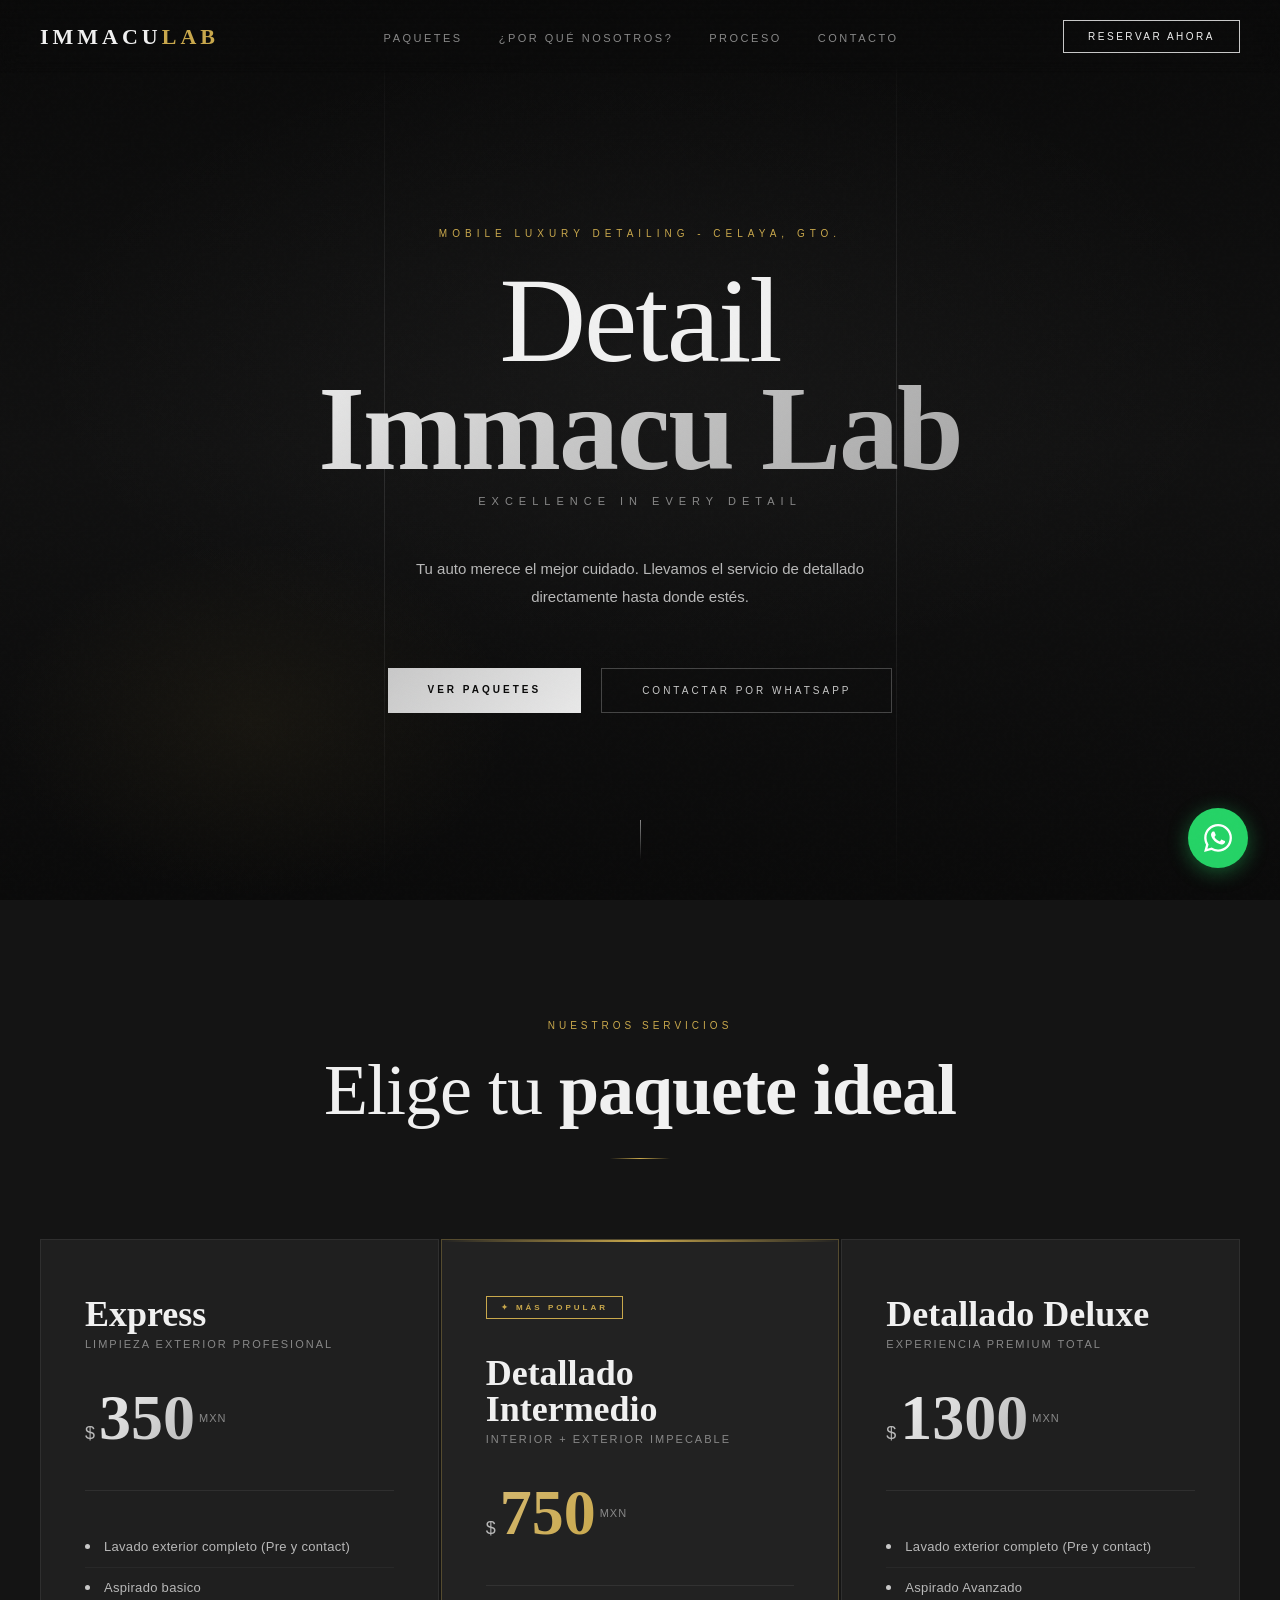
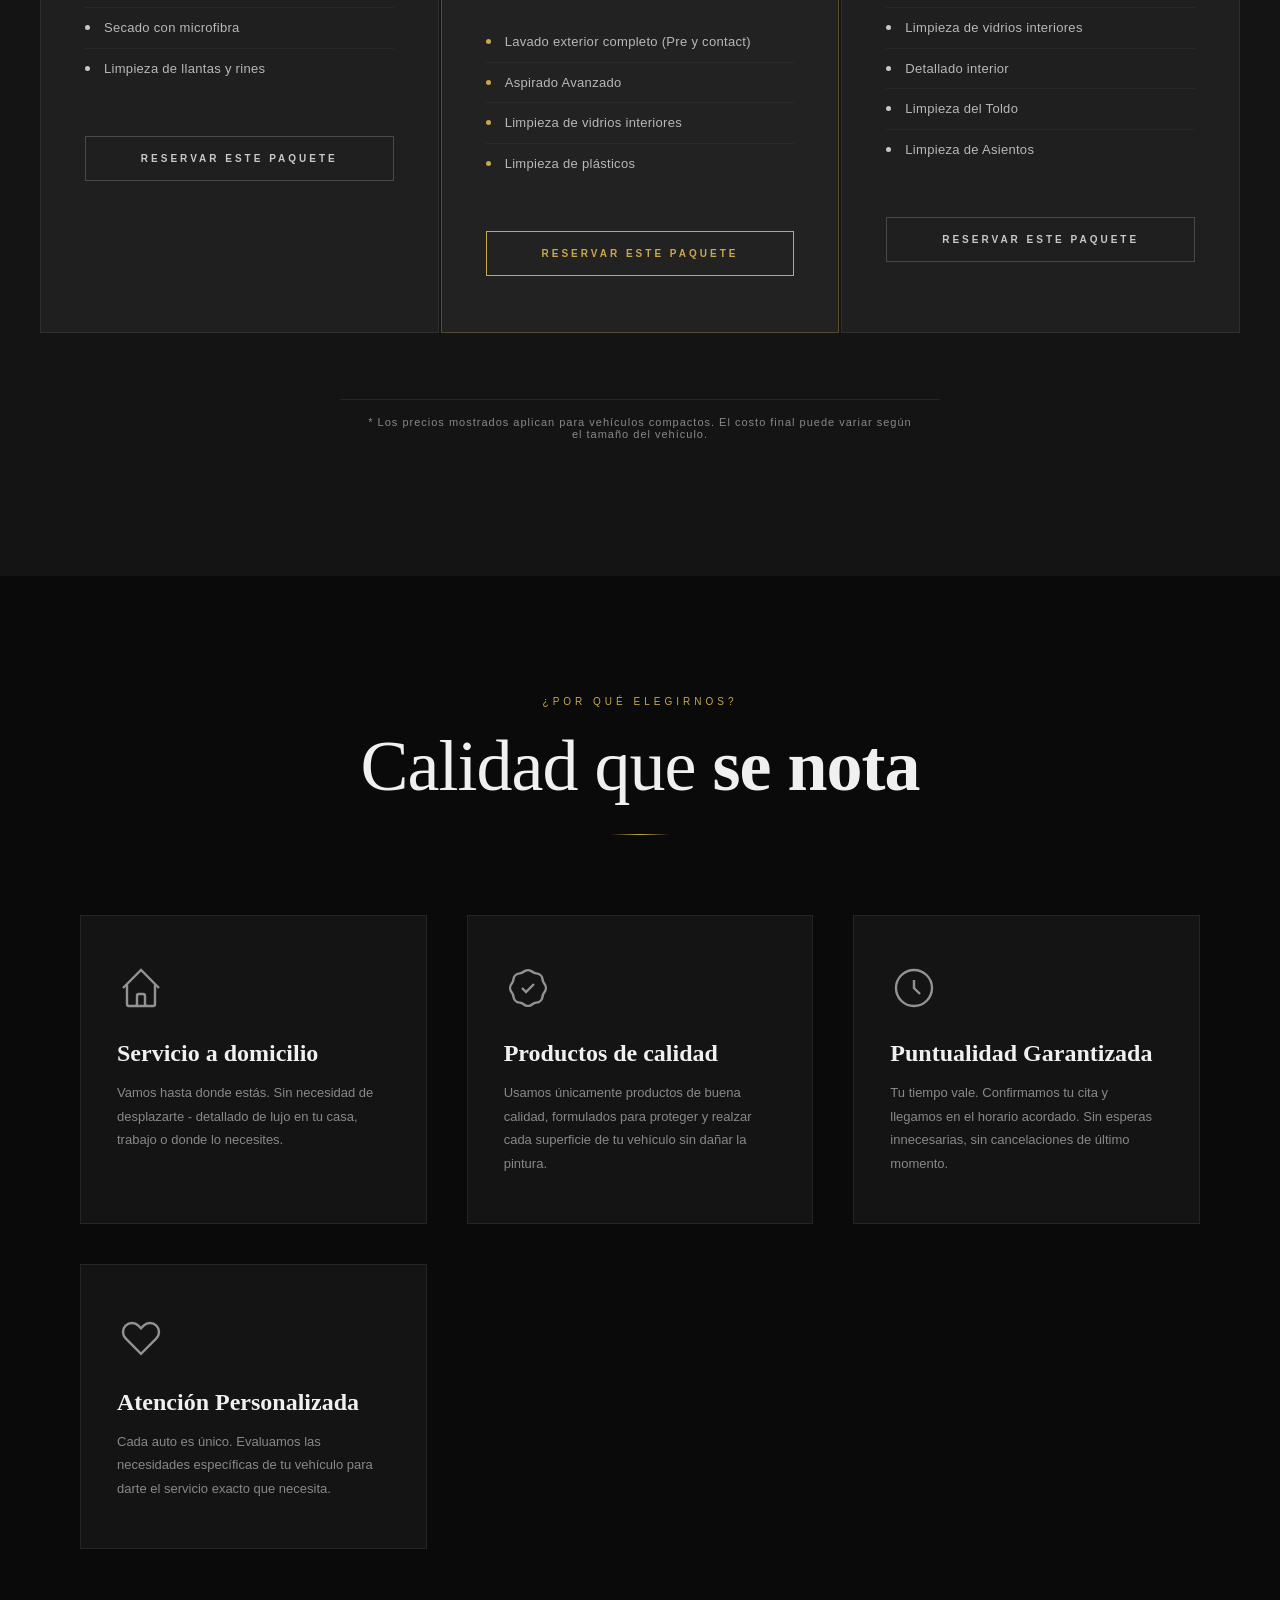
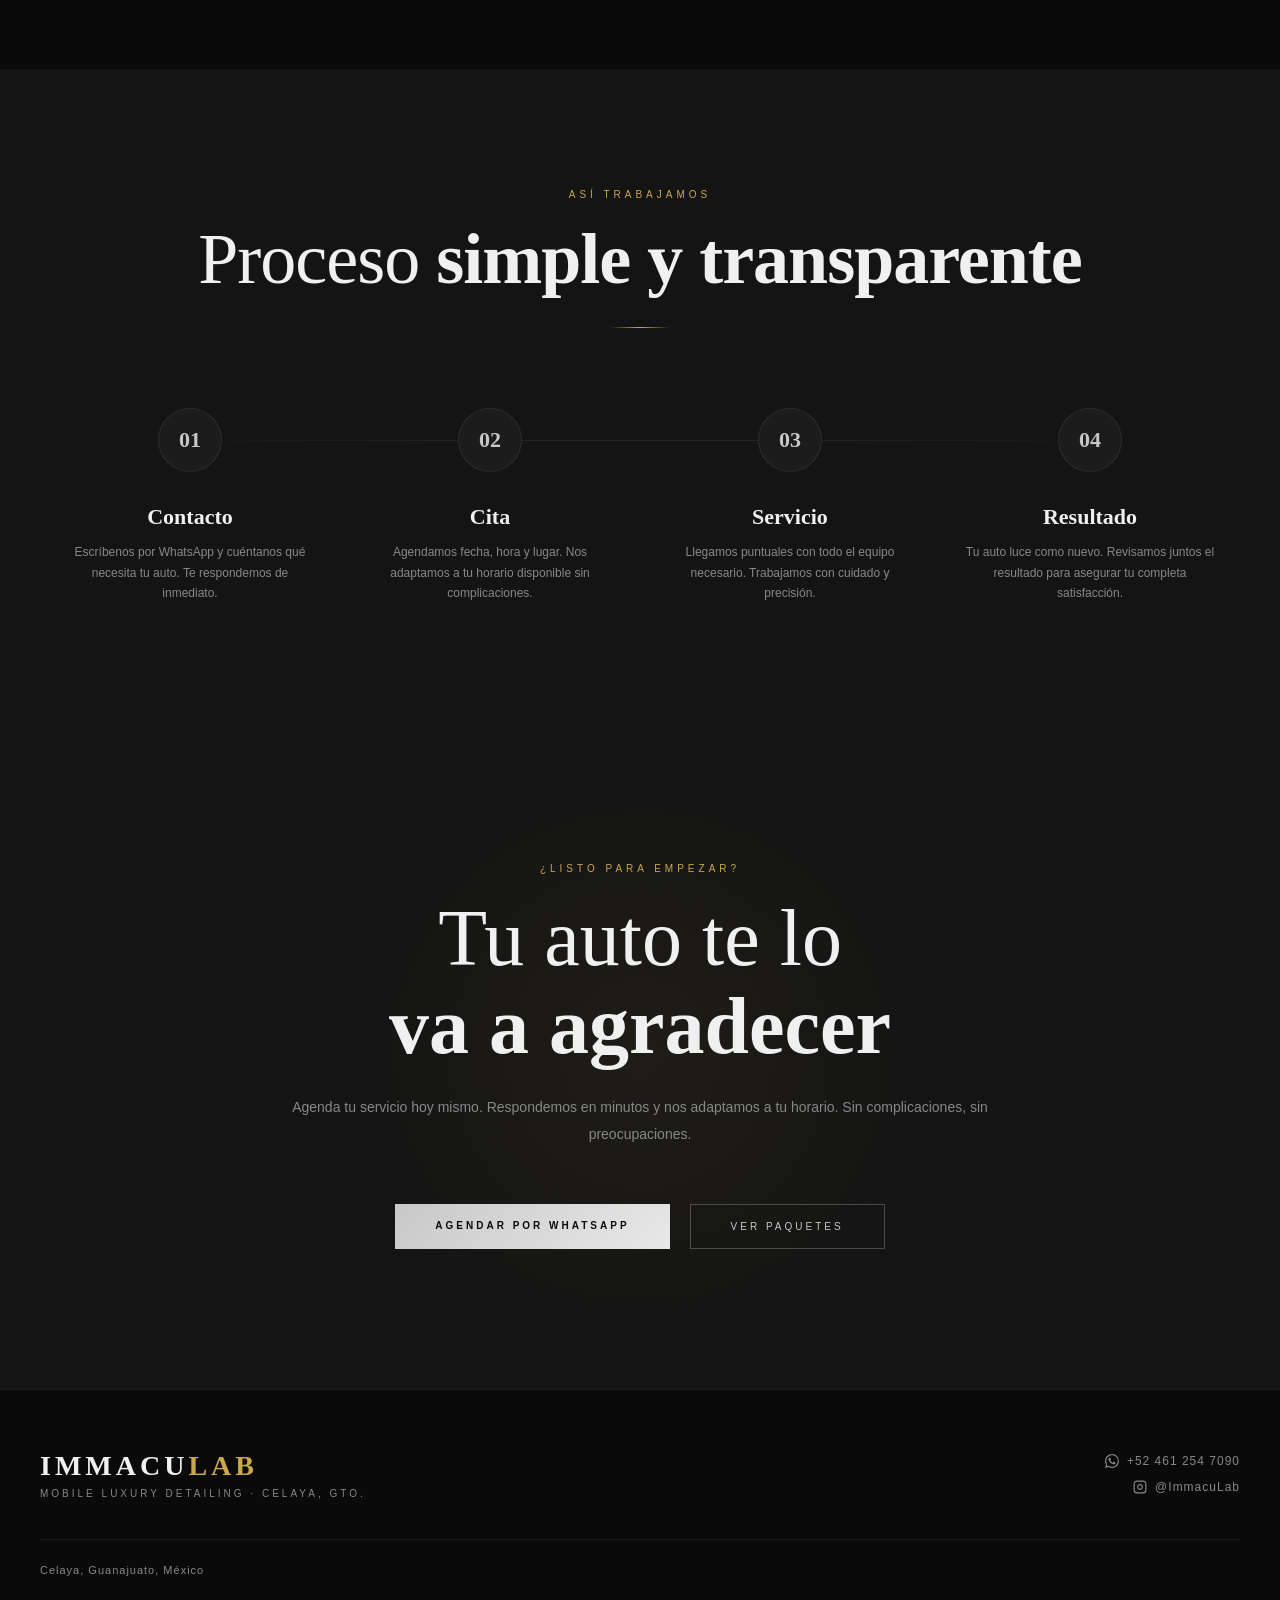
==== commit e70e9088: "Update index.html" ====
--- a/index.html
+++ b/index.html
@@ -118,25 +118,10 @@
 
       <!-- Extra encerado y pulido -->
       <div class="packages-extra-note">
-        <div class="extra-inner">
-          <div class="extra-lines">
-            <span></span><span></span>
-          </div>
-          <div class="extra-content">
-            <p class="extra-tag">Add-on disponible</p>
-            <p class="extra-text">Mejora cualquier paquete con</p>
-            <p class="extra-highlight">Pulido <em>&</em> Cera</p>
-            <p class="extra-price">$1,150 – $2,500 <span>MXN</span></p>
-          </div>
-          <div class="extra-lines">
-            <span></span><span></span>
-          </div>
-        </div>
-        <!-- DISCLAIMER movido fuera del extra-inner -->
-        <p class="packages-disclaimer">
-          * Los precios mostrados aplican para vehículos compactos. El costo final puede variar según el tamaño del vehículo.
-        </p>
-      </div>
+  <p class="packages-disclaimer">
+    * Los precios mostrados aplican para vehículos compactos. El costo final puede variar según el tamaño del vehículo.
+  </p>
+</div>
 
     </div>
   </div>
